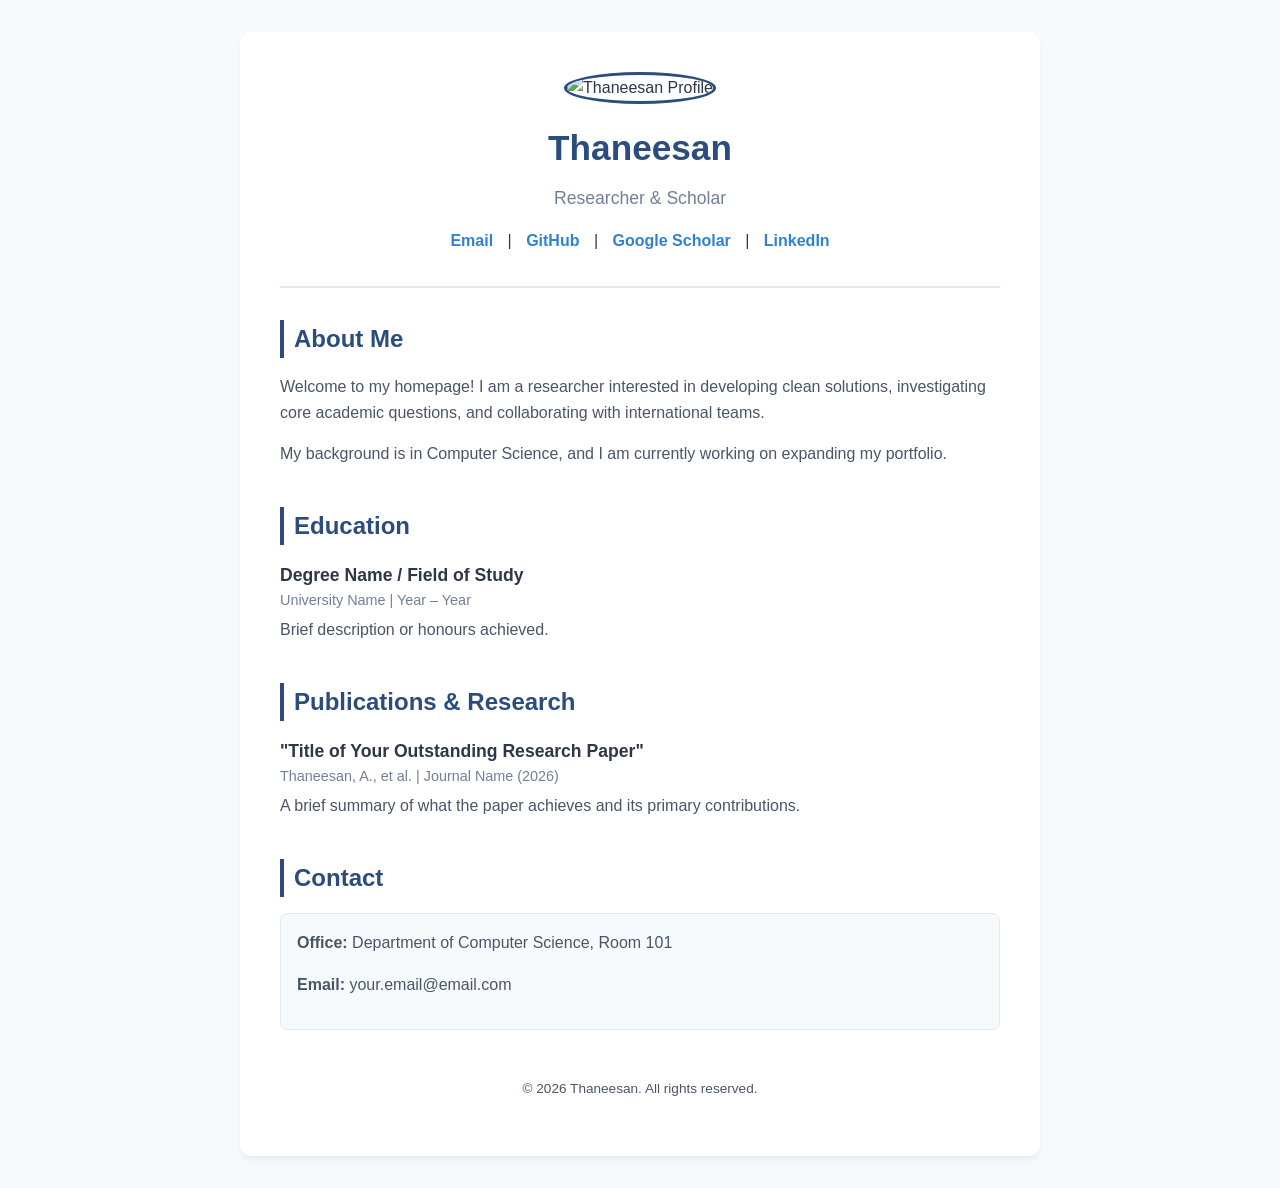
==== index.html @ 0d43470d "Add files via upload" ====
<!DOCTYPE html>
<html lang="en">
<head>
    <meta charset="UTF-8">
    <meta name="viewport" content="width=device-width, initial-scale=1.0">
    <title>Thaneesan | Academic Portfolio</title>
    <style>
        /* Modern Colour Palette and Layout */
        :root {
            --primary-color: #2b4c7e;    /* Deep Academic Blue */
            --text-color: #2d3748;       /* Dark Charcoal for high readability */
            --bg-color: #f7fafc;         /* Soft light background */
            --card-bg: #ffffff;          /* White central card */
            --border-color: #e2e8f0;     /* Light grey borders */
            --accent-color: #3182ce;     /* Blue accent for links */
        }

        * {
            box-sizing: border-box;
            margin: 0;
            padding: 0;
        }

        body {
            font-family: -apple-system, BlinkMacSystemFont, "Segoe UI", Roboto, sans-serif;
            color: var(--text-color);
            background-color: var(--bg-color);
            line-height: 1.6;
            padding: 2rem 1rem;
        }

        .container {
            max-width: 800px;
            margin: 0 auto;
            background: var(--card-bg);
            padding: 2.5rem;
            border-radius: 12px;
            box-shadow: 0 4px 6px rgba(0, 0, 0, 0.05);
        }

        /* Profile Header */
        header {
            text-align: center;
            border-bottom: 2px solid var(--border-color);
            padding-bottom: 2rem;
            margin-bottom: 2rem;
        }

        .profile-img {
            width: 150px;
            height: 150px;
            border-radius: 50%;
            object-fit: cover;
            border: 3px solid var(--primary-color);
            margin-bottom: 1rem;
        }

        h1 {
            color: var(--primary-color);
            font-size: 2.2rem;
            margin-bottom: 0.5rem;
        }

        .subtitle {
            font-size: 1.1rem;
            color: #718096;
            margin-bottom: 1rem;
            font-weight: 500;
        }

        .social-links a {
            color: var(--accent-color);
            text-decoration: none;
            margin: 0 10px;
            font-weight: 600;
        }

        .social-links a:hover {
            text-decoration: underline;
        }

        /* Section Styling */
        section {
            margin-bottom: 2.5rem;
        }

        h2 {
            color: var(--primary-color);
            border-left: 4px solid var(--primary-color);
            padding-left: 10px;
            font-size: 1.5rem;
            margin-bottom: 1rem;
        }

        p {
            margin-bottom: 1rem;
            color: #4a5568;
        }

        /* Academic Lists */
        .item-list {
            list-style: none;
        }

        .item {
            margin-bottom: 1.5rem;
            padding-bottom: 1rem;
            border-bottom: 1px dashed var(--border-color);
        }

        .item:last-child {
            border-bottom: none;
            padding-bottom: 0;
            margin-bottom: 0;
        }

        .item-title {
            font-weight: bold;
            font-size: 1.1rem;
            color: #2d3748;
        }

        .item-meta {
            font-size: 0.9rem;
            color: #718096;
            margin-bottom: 0.3rem;
        }

        /* Contact Box */
        .contact-info {
            background-color: var(--bg-color);
            padding: 1rem;
            border-radius: 8px;
            border: 1px solid var(--border-color);
        }

        footer {
            text-align: center;
            margin-top: 3rem;
            font-size: 0.85rem;
            color: #a0aec0;
        }
    </style>
</head>
<body>

    <div class="container">
        
        <!-- HEADER SECTION -->
        <header>
            <!-- You can upload a photo named profile.jpg to your GitHub and replace the URL below -->
            <img class="profile-img" src="https://via.placeholder.com/150" alt="Thaneesan Profile">
            
            <!-- 1. EDIT YOUR NAME -->
            <h1>Thaneesan</h1>
            
            <!-- 2. EDIT YOUR SUBTITLE -->
            <div class="subtitle">Researcher & Scholar</div>
            
            <!-- 3. UPDATE YOUR SOCIAL LINKS -->
            <div class="social-links">
                <a href="mailto:your.email@email.com">Email</a> | 
                <a href="https://github.com/thaneesan11" target="_blank">GitHub</a> | 
                <a href="https://scholar.google.com" target="_blank">Google Scholar</a> | 
                <a href="https://linkedin.com" target="_blank">LinkedIn</a>
            </div>
        </header>

        <!-- ABOUT ME SECTION -->
        <section id="about">
            <h2>About Me</h2>
            <!-- 4. EDIT YOUR BIOGRAPHY HERE -->
            <p>
                Welcome to my homepage! I am a researcher interested in developing clean solutions, 
                investigating core academic questions, and collaborating with international teams.
            </p>
            <p>
                My background is in Computer Science, and I am currently working on expanding my portfolio.
            </p>
        </section>

        <!-- EDUCATION SECTION -->
        <section id="education">
            <h2>Education</h2>
            <ul class="item-list">
                <!-- 5. EDIT YOUR EDUCATION DETAILS -->
                <li class="item">
                    <div class="item-title">Degree Name / Field of Study</div>
                    <div class="item-meta">University Name | Year – Year</div>
                    <p>Brief description or honours achieved.</p>
                </li>
            </ul>
        </section>

        <!-- PUBLICATIONS SECTION -->
        <section id="publications">
            <h2>Publications & Research</h2>
            <ul class="item-list">
                <!-- 6. EDIT YOUR PUBLICATIONS -->
                <li class="item">
                    <div class="item-title">"Title of Your Outstanding Research Paper"</div>
                    <div class="item-meta">Thaneesan, A., et al. | Journal Name (2026)</div>
                    <p>A brief summary of what the paper achieves and its primary contributions.</p>
                </li>
            </ul>
        </section>

        <!-- CONTACT SECTION -->
        <section id="contact">
            <h2>Contact</h2>
            <div class="contact-info">
                <p><strong>Office:</strong> Department of Computer Science, Room 101</p>
                <p><strong>Email:</strong> your.email@email.com</p>
            </div>
        </section>

        <!-- FOOTER -->
        <footer>
            <p>&copy; 2026 Thaneesan. All rights reserved.</p>
        </footer>

    </div>

</body>
</html>
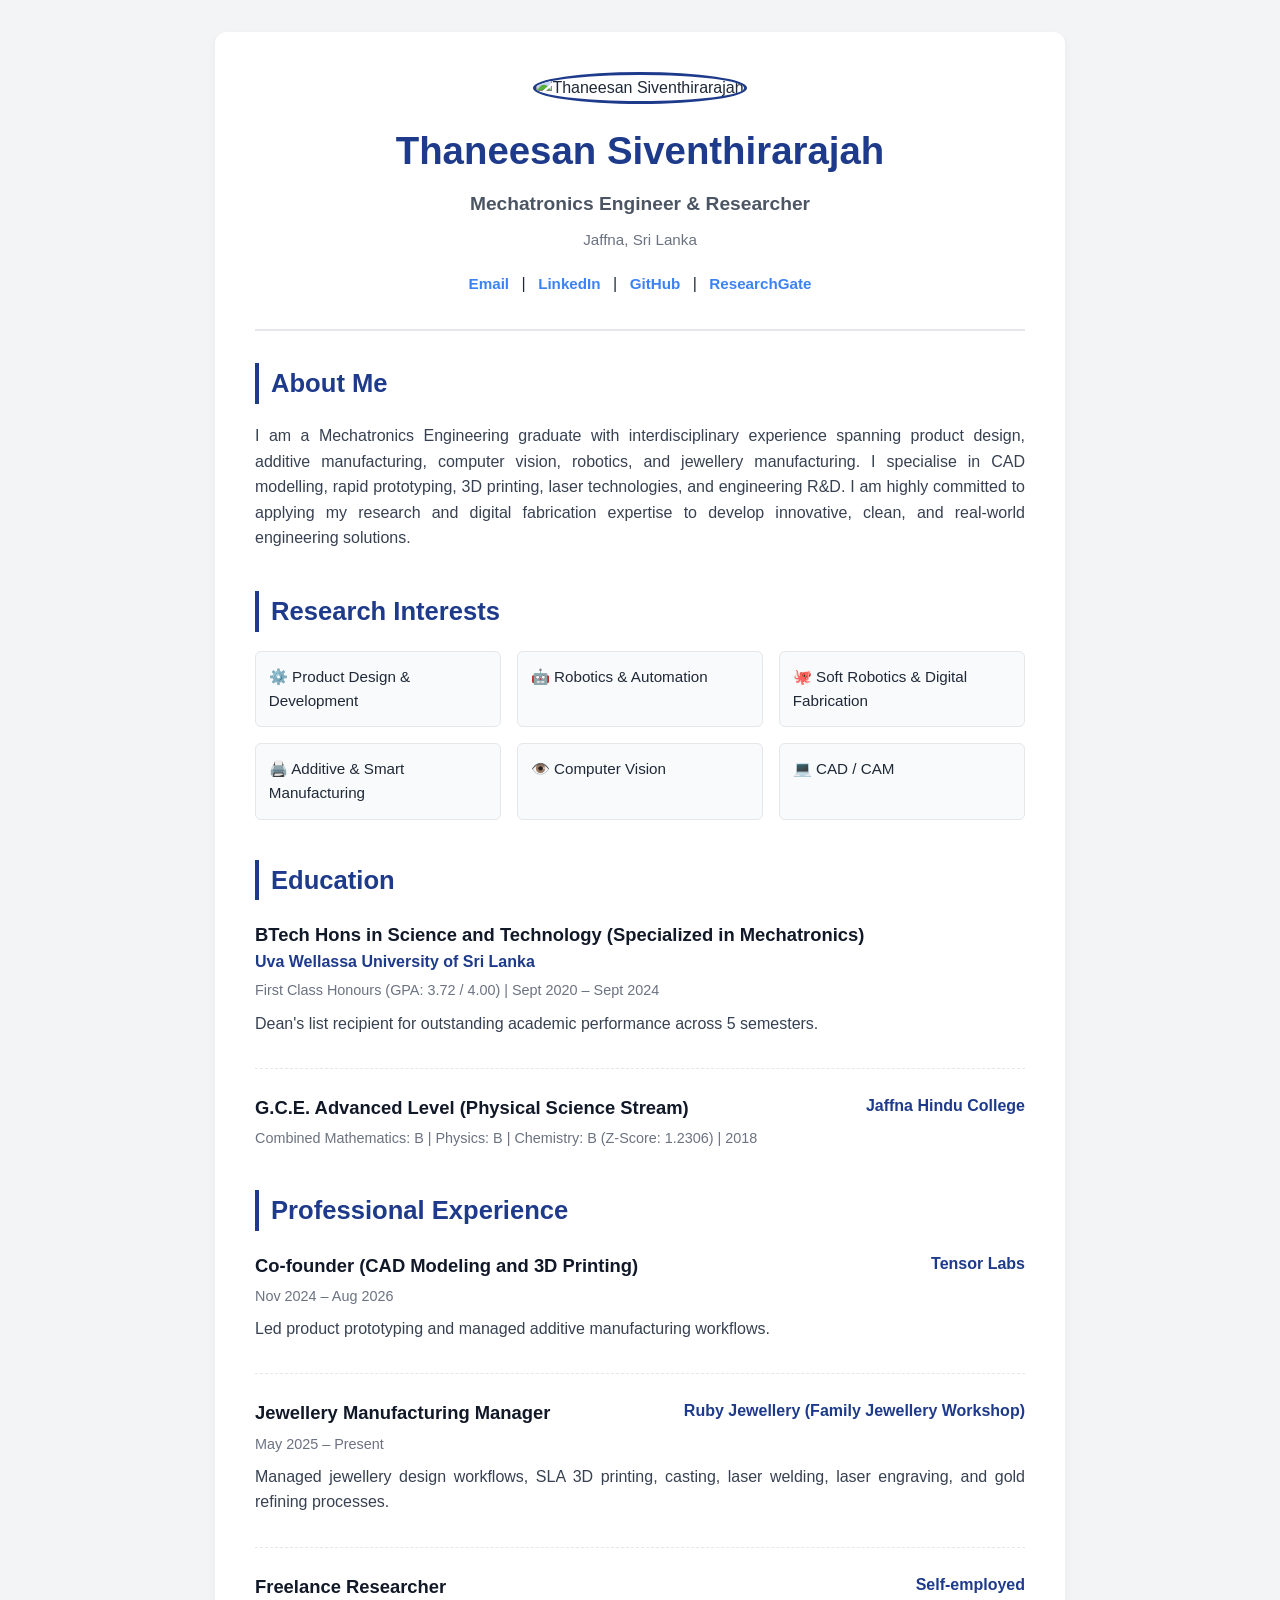
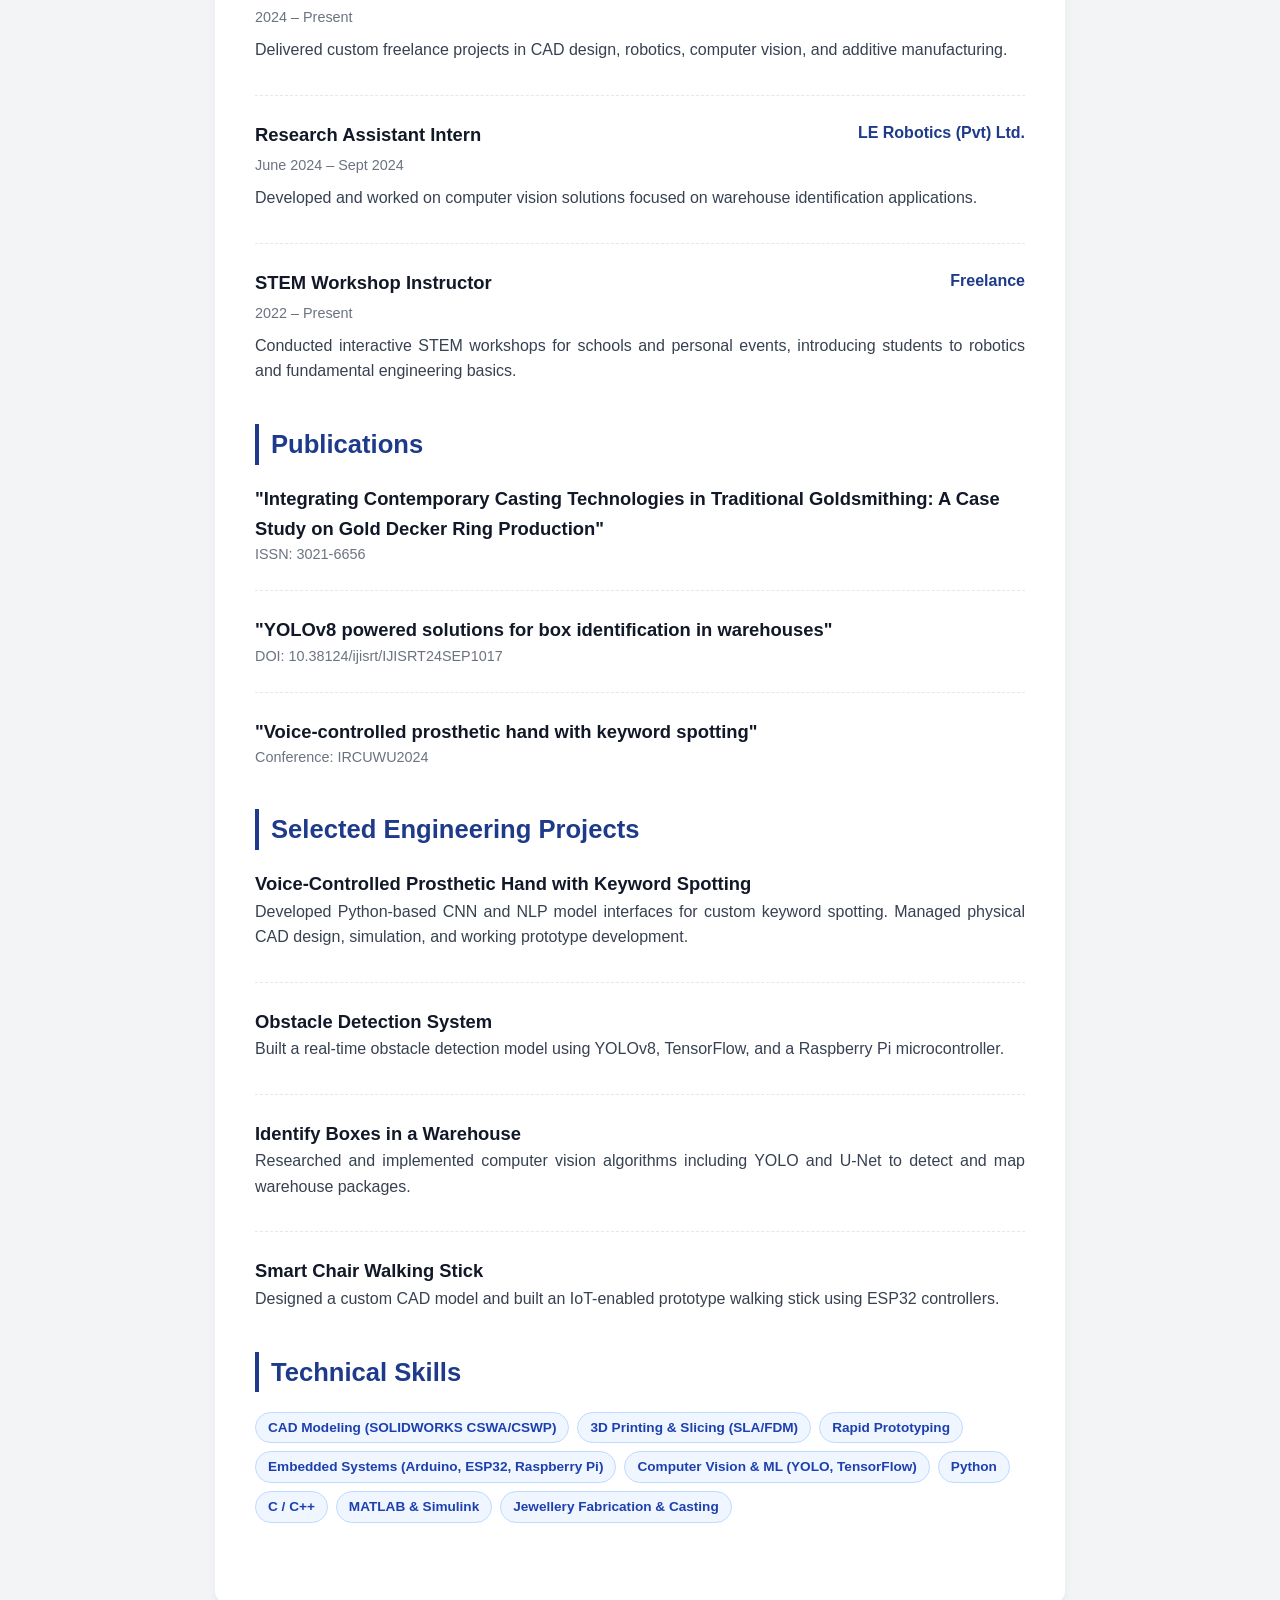
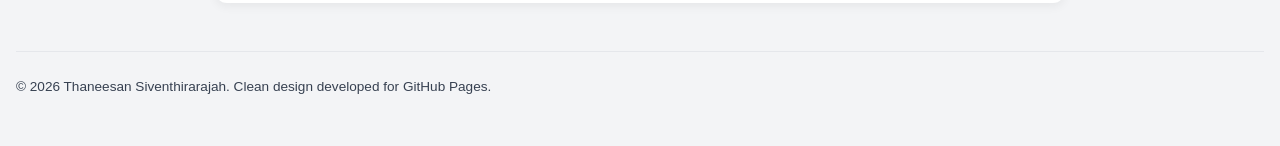
==== commit cfbce392: "Add files via upload" ====
--- a/index.html
+++ b/index.html
@@ -3,16 +3,16 @@
 <head>
     <meta charset="UTF-8">
     <meta name="viewport" content="width=device-width, initial-scale=1.0">
-    <title>Thaneesan | Academic Portfolio</title>
+    <title>Thaneesan Siventhirarajah | Mechatronics Portfolio</title>
     <style>
         /* Modern Colour Palette and Layout */
         :root {
-            --primary-color: #2b4c7e;    /* Deep Academic Blue */
-            --text-color: #2d3748;       /* Dark Charcoal for high readability */
-            --bg-color: #f7fafc;         /* Soft light background */
+            --primary-color: #1e3a8a;    /* Deep Academic Blue */
+            --secondary-color: #3b82f6;  /* Accent Blue */
+            --text-color: #1f2937;       /* Dark Charcoal for high readability */
+            --bg-color: #f3f4f6;         /* Soft light background */
             --card-bg: #ffffff;          /* White central card */
-            --border-color: #e2e8f0;     /* Light grey borders */
-            --accent-color: #3182ce;     /* Blue accent for links */
+            --border-color: #e5e7eb;     /* Light grey borders */
         }
 
         * {
@@ -22,7 +22,7 @@
         }
 
         body {
-            font-family: -apple-system, BlinkMacSystemFont, "Segoe UI", Roboto, sans-serif;
+            font-family: -apple-system, BlinkMacSystemFont, "Segoe UI", Roboto, Helvetica, Arial, sans-serif;
             color: var(--text-color);
             background-color: var(--bg-color);
             line-height: 1.6;
@@ -30,12 +30,12 @@
         }
 
         .container {
-            max-width: 800px;
+            max-width: 850px;
             margin: 0 auto;
             background: var(--card-bg);
             padding: 2.5rem;
             border-radius: 12px;
-            box-shadow: 0 4px 6px rgba(0, 0, 0, 0.05);
+            box-shadow: 0 4px 10px rgba(0, 0, 0, 0.05);
         }
 
         /* Profile Header */
@@ -47,8 +47,8 @@
         }
 
         .profile-img {
-            width: 150px;
-            height: 150px;
+            width: 140px;
+            height: 140px;
             border-radius: 50%;
             object-fit: cover;
             border: 3px solid var(--primary-color);
@@ -57,22 +57,29 @@
 
         h1 {
             color: var(--primary-color);
-            font-size: 2.2rem;
+            font-size: 2.4rem;
             margin-bottom: 0.5rem;
         }
 
         .subtitle {
-            font-size: 1.1rem;
-            color: #718096;
-            margin-bottom: 1rem;
-            font-weight: 500;
+            font-size: 1.2rem;
+            color: #4b5563;
+            margin-bottom: 0.5rem;
+            font-weight: 600;
+        }
+
+        .location {
+            font-size: 0.95rem;
+            color: #6b7280;
+            margin-bottom: 1.2rem;
         }
 
         .social-links a {
-            color: var(--accent-color);
+            color: var(--secondary-color);
             text-decoration: none;
-            margin: 0 10px;
+            margin: 0 8px;
             font-weight: 600;
+            font-size: 0.95rem;
         }
 
         .social-links a:hover {
@@ -87,17 +94,35 @@
         h2 {
             color: var(--primary-color);
             border-left: 4px solid var(--primary-color);
-            padding-left: 10px;
-            font-size: 1.5rem;
-            margin-bottom: 1rem;
+            padding-left: 12px;
+            font-size: 1.6rem;
+            margin-bottom: 1.2rem;
         }
 
         p {
             margin-bottom: 1rem;
-            color: #4a5568;
-        }
-
-        /* Academic Lists */
+            color: #374151;
+            text-align: justify;
+        }
+
+        /* Grid for Research Interests & Skills */
+        .grid-container {
+            display: grid;
+            grid-template-columns: repeat(auto-fit, minmax(200px, 1fr));
+            gap: 1rem;
+            margin-top: 1rem;
+        }
+
+        .grid-item {
+            background-color: #f9fafb;
+            padding: 0.8rem;
+            border-radius: 6px;
+            border: 1px solid var(--border-color);
+            font-size: 0.95rem;
+            font-weight: 500;
+        }
+
+        /* Lists for Experience & Education */
         .item-list {
             list-style: none;
         }
@@ -114,31 +139,56 @@
             margin-bottom: 0;
         }
 
+        .item-header {
+            display: flex;
+            justify-content: space-between;
+            align-items: flex-start;
+            flex-wrap: wrap;
+            margin-bottom: 0.3rem;
+        }
+
         .item-title {
-            font-weight: bold;
-            font-size: 1.1rem;
-            color: #2d3748;
+            font-weight: 700;
+            font-size: 1.15rem;
+            color: #111827;
+        }
+
+        .item-org {
+            font-weight: 600;
+            color: var(--primary-color);
         }
 
         .item-meta {
             font-size: 0.9rem;
-            color: #718096;
-            margin-bottom: 0.3rem;
-        }
-
-        /* Contact Box */
-        .contact-info {
-            background-color: var(--bg-color);
-            padding: 1rem;
-            border-radius: 8px;
-            border: 1px solid var(--border-color);
+            color: #6b7280;
+            margin-bottom: 0.5rem;
+        }
+
+        /* Badges for Skills & Certifications */
+        .badge-container {
+            display: flex;
+            flex-wrap: wrap;
+            gap: 0.5rem;
+            margin-top: 0.5rem;
+        }
+
+        .badge {
+            background-color: #eff6ff;
+            color: #1e40af;
+            padding: 0.25rem 0.75rem;
+            border-radius: 9999px;
+            font-size: 0.85rem;
+            font-weight: 600;
+            border: 1px solid #bfdbfe;
         }
 
         footer {
             text-align: center;
             margin-top: 3rem;
             font-size: 0.85rem;
-            color: #a0aec0;
+            color: #9ca3af;
+            border-top: 1px solid var(--border-color);
+            padding-top: 1.5rem;
         }
     </style>
 </head>
@@ -148,78 +198,174 @@
         
         <!-- HEADER SECTION -->
         <header>
-            <!-- You can upload a photo named profile.jpg to your GitHub and replace the URL below -->
-            <img class="profile-img" src="https://via.placeholder.com/150" alt="Thaneesan Profile">
+            <!-- Default avatar placeholder. Replace this image file later -->
+            <img class="profile-img" src="https://via.placeholder.com/150" alt="Thaneesan Siventhirarajah">
+            <h1>Thaneesan Siventhirarajah</h1>
+            <div class="subtitle">Mechatronics Engineer & Researcher</div>
+            <div class="location">Jaffna, Sri Lanka</div>
             
-            <!-- 1. EDIT YOUR NAME -->
-            <h1>Thaneesan</h1>
-            
-            <!-- 2. EDIT YOUR SUBTITLE -->
-            <div class="subtitle">Researcher & Scholar</div>
-            
-            <!-- 3. UPDATE YOUR SOCIAL LINKS -->
             <div class="social-links">
-                <a href="mailto:your.email@email.com">Email</a> | 
+                <a href="mailto:thaneesan11@gmail.com">Email</a> | 
+                <a href="https://linkedin.com/in/thaneesan" target="_blank">LinkedIn</a> | 
                 <a href="https://github.com/thaneesan11" target="_blank">GitHub</a> | 
-                <a href="https://scholar.google.com" target="_blank">Google Scholar</a> | 
-                <a href="https://linkedin.com" target="_blank">LinkedIn</a>
+                <a href="https://www.researchgate.net" target="_blank">ResearchGate</a>
             </div>
         </header>
 
-        <!-- ABOUT ME SECTION -->
+        <!-- ABOUT ME -->
         <section id="about">
             <h2>About Me</h2>
-            <!-- 4. EDIT YOUR BIOGRAPHY HERE -->
             <p>
-                Welcome to my homepage! I am a researcher interested in developing clean solutions, 
-                investigating core academic questions, and collaborating with international teams.
+                I am a Mechatronics Engineering graduate with interdisciplinary experience spanning product design, additive manufacturing, computer vision, robotics, and jewellery manufacturing. I specialise in CAD modelling, rapid prototyping, 3D printing, laser technologies, and engineering R&D. I am highly committed to applying my research and digital fabrication expertise to develop innovative, clean, and real-world engineering solutions.
             </p>
-            <p>
-                My background is in Computer Science, and I am currently working on expanding my portfolio.
-            </p>
-        </section>
-
-        <!-- EDUCATION SECTION -->
+        </section>
+
+        <!-- RESEARCH INTERESTS -->
+        <section id="interests">
+            <h2>Research Interests</h2>
+            <div class="grid-container">
+                <div class="grid-item">⚙️ Product Design & Development</div>
+                <div class="grid-item">🤖 Robotics & Automation</div>
+                <div class="grid-item">🐙 Soft Robotics & Digital Fabrication</div>
+                <div class="grid-item">🖨️ Additive & Smart Manufacturing</div>
+                <div class="grid-item">👁️ Computer Vision</div>
+                <div class="grid-item">💻 CAD / CAM</div>
+            </div>
+        </section>
+
+        <!-- EDUCATION -->
         <section id="education">
             <h2>Education</h2>
             <ul class="item-list">
-                <!-- 5. EDIT YOUR EDUCATION DETAILS -->
-                <li class="item">
-                    <div class="item-title">Degree Name / Field of Study</div>
-                    <div class="item-meta">University Name | Year – Year</div>
-                    <p>Brief description or honours achieved.</p>
+                <li class="item">
+                    <div class="item-header">
+                        <div class="item-title">BTech Hons in Science and Technology (Specialized in Mechatronics)</div>
+                        <div class="item-org">Uva Wellassa University of Sri Lanka</div>
+                    </div>
+                    <div class="item-meta">First Class Honours (GPA: 3.72 / 4.00) | Sept 2020 – Sept 2024</div>
+                    <p>Dean's list recipient for outstanding academic performance across 5 semesters.</p>
+                </li>
+                <li class="item">
+                    <div class="item-header">
+                        <div class="item-title">G.C.E. Advanced Level (Physical Science Stream)</div>
+                        <div class="item-org">Jaffna Hindu College</div>
+                    </div>
+                    <div class="item-meta">Combined Mathematics: B | Physics: B | Chemistry: B (Z-Score: 1.2306) | 2018</div>
                 </li>
             </ul>
         </section>
 
-        <!-- PUBLICATIONS SECTION -->
+        <!-- WORK EXPERIENCE -->
+        <section id="experience">
+            <h2>Professional Experience</h2>
+            <ul class="item-list">
+                <li class="item">
+                    <div class="item-header">
+                        <div class="item-title">Co-founder (CAD Modeling and 3D Printing)</div>
+                        <div class="item-org">Tensor Labs</div>
+                    </div>
+                    <div class="item-meta">Nov 2024 – Aug 2026</div>
+                    <p>Led product prototyping and managed additive manufacturing workflows.</p>
+                </li>
+                <li class="item">
+                    <div class="item-header">
+                        <div class="item-title">Jewellery Manufacturing Manager</div>
+                        <div class="item-org">Ruby Jewellery (Family Jewellery Workshop)</div>
+                    </div>
+                    <div class="item-meta">May 2025 – Present</div>
+                    <p>Managed jewellery design workflows, SLA 3D printing, casting, laser welding, laser engraving, and gold refining processes.</p>
+                </li>
+                <li class="item">
+                    <div class="item-header">
+                        <div class="item-title">Freelance Researcher</div>
+                        <div class="item-org">Self-employed</div>
+                    </div>
+                    <div class="item-meta">2024 – Present</div>
+                    <p>Delivered custom freelance projects in CAD design, robotics, computer vision, and additive manufacturing.</p>
+                </li>
+                <li class="item">
+                    <div class="item-header">
+                        <div class="item-title">Research Assistant Intern</div>
+                        <div class="item-org">LE Robotics (Pvt) Ltd.</div>
+                    </div>
+                    <div class="item-meta">June 2024 – Sept 2024</div>
+                    <p>Developed and worked on computer vision solutions focused on warehouse identification applications.</p>
+                </li>
+                <li class="item">
+                    <div class="item-header">
+                        <div class="item-title">STEM Workshop Instructor</div>
+                        <div class="item-org">Freelance</div>
+                    </div>
+                    <div class="item-meta">2022 – Present</div>
+                    <p>Conducted interactive STEM workshops for schools and personal events, introducing students to robotics and fundamental engineering basics.</p>
+                </li>
+            </ul>
+        </section>
+
+        <!-- PUBLICATIONS -->
         <section id="publications">
-            <h2>Publications & Research</h2>
+            <h2>Publications</h2>
             <ul class="item-list">
-                <!-- 6. EDIT YOUR PUBLICATIONS -->
-                <li class="item">
-                    <div class="item-title">"Title of Your Outstanding Research Paper"</div>
-                    <div class="item-meta">Thaneesan, A., et al. | Journal Name (2026)</div>
-                    <p>A brief summary of what the paper achieves and its primary contributions.</p>
+                <li class="item">
+                    <div class="item-title">"Integrating Contemporary Casting Technologies in Traditional Goldsmithing: A Case Study on Gold Decker Ring Production"</div>
+                    <div class="item-meta">ISSN: 3021-6656</div>
+                </li>
+                <li class="item">
+                    <div class="item-title">"YOLOv8 powered solutions for box identification in warehouses"</div>
+                    <div class="item-meta">DOI: 10.38124/ijisrt/IJISRT24SEP1017</div>
+                </li>
+                <li class="item">
+                    <div class="item-title">"Voice-controlled prosthetic hand with keyword spotting"</div>
+                    <div class="item-meta">Conference: IRCUWU2024</div>
                 </li>
             </ul>
         </section>
 
-        <!-- CONTACT SECTION -->
-        <section id="contact">
-            <h2>Contact</h2>
-            <div class="contact-info">
-                <p><strong>Office:</strong> Department of Computer Science, Room 101</p>
-                <p><strong>Email:</strong> your.email@email.com</p>
+        <!-- PROJECTS -->
+        <section id="projects">
+            <h2>Selected Engineering Projects</h2>
+            <ul class="item-list">
+                <li class="item">
+                    <div class="item-title">Voice-Controlled Prosthetic Hand with Keyword Spotting</div>
+                    <p>Developed Python-based CNN and NLP model interfaces for custom keyword spotting. Managed physical CAD design, simulation, and working prototype development.</p>
+                </li>
+                <li class="item">
+                    <div class="item-title">Obstacle Detection System</div>
+                    <p>Built a real-time obstacle detection model using YOLOv8, TensorFlow, and a Raspberry Pi microcontroller.</p>
+                </li>
+                <li class="item">
+                    <div class="item-title">Identify Boxes in a Warehouse</div>
+                    <p>Researched and implemented computer vision algorithms including YOLO and U-Net to detect and map warehouse packages.</p>
+                </li>
+                <li class="item">
+                    <div class="item-title">Smart Chair Walking Stick</div>
+                    <p>Designed a custom CAD model and built an IoT-enabled prototype walking stick using ESP32 controllers.</p>
+                </li>
+            </ul>
+        </section>
+
+        <!-- TECHNICAL SKILLS -->
+        <section id="skills">
+            <h2>Technical Skills</h2>
+            <div class="badge-container">
+                <span class="badge">CAD Modeling (SOLIDWORKS CSWA/CSWP)</span>
+                <span class="badge">3D Printing & Slicing (SLA/FDM)</span>
+                <span class="badge">Rapid Prototyping</span>
+                <span class="badge">Embedded Systems (Arduino, ESP32, Raspberry Pi)</span>
+                <span class="badge">Computer Vision & ML (YOLO, TensorFlow)</span>
+                <span class="badge">Python</span>
+                <span class="badge">C / C++</span>
+                <span class="badge">MATLAB & Simulink</span>
+                <span class="badge">Jewellery Fabrication & Casting</span>
             </div>
         </section>
 
-        <!-- FOOTER -->
-        <footer>
-            <p>&copy; 2026 Thaneesan. All rights reserved.</p>
-        </footer>
-
     </div>
+
+    <!-- FOOTER -->
+    <footer>
+        <p>&copy; 2026 Thaneesan Siventhirarajah. Clean design developed for GitHub Pages.</p>
+    </footer>
 
 </body>
 </html>
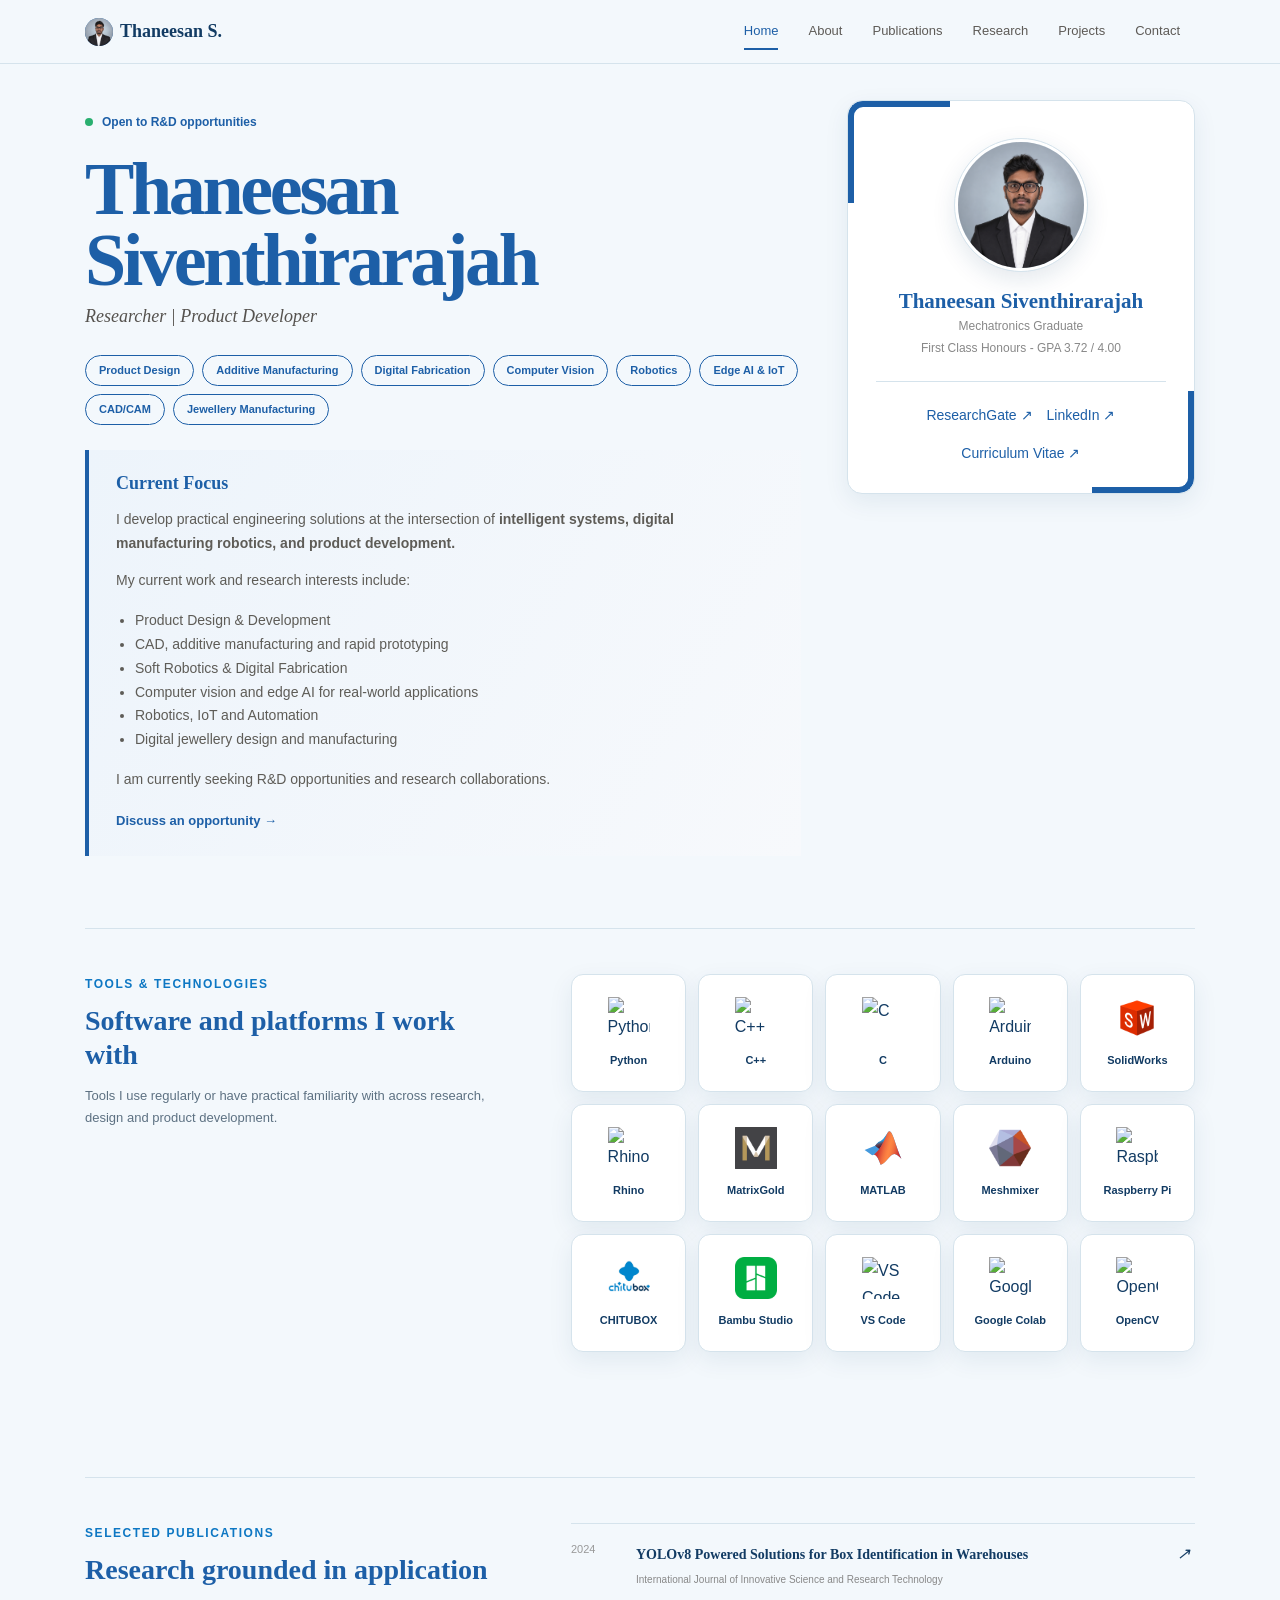
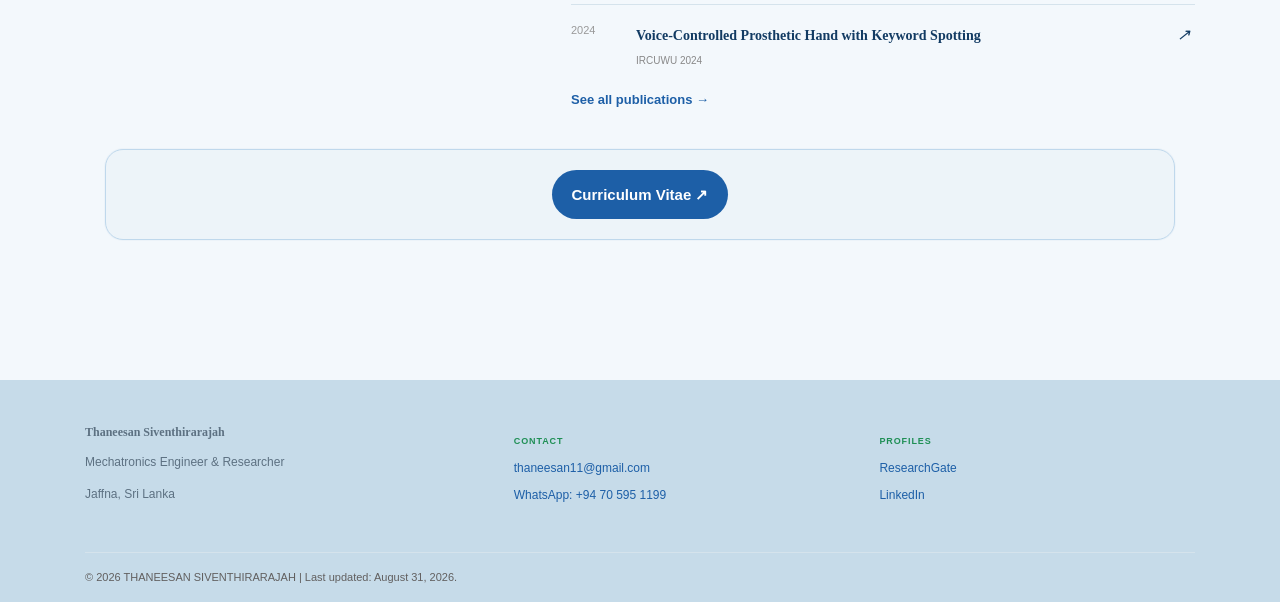
==== commit dbeb01bf: "Add files via upload" ====
--- a/index.html
+++ b/index.html
@@ -1,371 +1,425 @@
 <!DOCTYPE html>
 <html lang="en">
+
 <head>
-    <meta charset="UTF-8">
-    <meta name="viewport" content="width=device-width, initial-scale=1.0">
-    <title>Thaneesan Siventhirarajah | Mechatronics Portfolio</title>
-    <style>
-        /* Modern Colour Palette and Layout */
-        :root {
-            --primary-color: #1e3a8a;    /* Deep Academic Blue */
-            --secondary-color: #3b82f6;  /* Accent Blue */
-            --text-color: #1f2937;       /* Dark Charcoal for high readability */
-            --bg-color: #f3f4f6;         /* Soft light background */
-            --card-bg: #ffffff;          /* White central card */
-            --border-color: #e5e7eb;     /* Light grey borders */
-        }
-
-        * {
-            box-sizing: border-box;
-            margin: 0;
-            padding: 0;
-        }
-
-        body {
-            font-family: -apple-system, BlinkMacSystemFont, "Segoe UI", Roboto, Helvetica, Arial, sans-serif;
-            color: var(--text-color);
-            background-color: var(--bg-color);
-            line-height: 1.6;
-            padding: 2rem 1rem;
-        }
-
-        .container {
-            max-width: 850px;
-            margin: 0 auto;
-            background: var(--card-bg);
-            padding: 2.5rem;
-            border-radius: 12px;
-            box-shadow: 0 4px 10px rgba(0, 0, 0, 0.05);
-        }
-
-        /* Profile Header */
-        header {
-            text-align: center;
-            border-bottom: 2px solid var(--border-color);
-            padding-bottom: 2rem;
-            margin-bottom: 2rem;
-        }
-
-        .profile-img {
-            width: 140px;
-            height: 140px;
-            border-radius: 50%;
-            object-fit: cover;
-            border: 3px solid var(--primary-color);
-            margin-bottom: 1rem;
-        }
-
-        h1 {
-            color: var(--primary-color);
-            font-size: 2.4rem;
-            margin-bottom: 0.5rem;
-        }
-
-        .subtitle {
-            font-size: 1.2rem;
-            color: #4b5563;
-            margin-bottom: 0.5rem;
-            font-weight: 600;
-        }
-
-        .location {
-            font-size: 0.95rem;
-            color: #6b7280;
-            margin-bottom: 1.2rem;
-        }
-
-        .social-links a {
-            color: var(--secondary-color);
-            text-decoration: none;
-            margin: 0 8px;
-            font-weight: 600;
-            font-size: 0.95rem;
-        }
-
-        .social-links a:hover {
-            text-decoration: underline;
-        }
-
-        /* Section Styling */
-        section {
-            margin-bottom: 2.5rem;
-        }
-
-        h2 {
-            color: var(--primary-color);
-            border-left: 4px solid var(--primary-color);
-            padding-left: 12px;
-            font-size: 1.6rem;
-            margin-bottom: 1.2rem;
-        }
-
-        p {
-            margin-bottom: 1rem;
-            color: #374151;
-            text-align: justify;
-        }
-
-        /* Grid for Research Interests & Skills */
-        .grid-container {
-            display: grid;
-            grid-template-columns: repeat(auto-fit, minmax(200px, 1fr));
-            gap: 1rem;
-            margin-top: 1rem;
-        }
-
-        .grid-item {
-            background-color: #f9fafb;
-            padding: 0.8rem;
-            border-radius: 6px;
-            border: 1px solid var(--border-color);
-            font-size: 0.95rem;
-            font-weight: 500;
-        }
-
-        /* Lists for Experience & Education */
-        .item-list {
-            list-style: none;
-        }
-
-        .item {
-            margin-bottom: 1.5rem;
-            padding-bottom: 1rem;
-            border-bottom: 1px dashed var(--border-color);
-        }
-
-        .item:last-child {
-            border-bottom: none;
-            padding-bottom: 0;
-            margin-bottom: 0;
-        }
-
-        .item-header {
-            display: flex;
-            justify-content: space-between;
-            align-items: flex-start;
-            flex-wrap: wrap;
-            margin-bottom: 0.3rem;
-        }
-
-        .item-title {
-            font-weight: 700;
-            font-size: 1.15rem;
-            color: #111827;
-        }
-
-        .item-org {
-            font-weight: 600;
-            color: var(--primary-color);
-        }
-
-        .item-meta {
-            font-size: 0.9rem;
-            color: #6b7280;
-            margin-bottom: 0.5rem;
-        }
-
-        /* Badges for Skills & Certifications */
-        .badge-container {
-            display: flex;
-            flex-wrap: wrap;
-            gap: 0.5rem;
-            margin-top: 0.5rem;
-        }
-
-        .badge {
-            background-color: #eff6ff;
-            color: #1e40af;
-            padding: 0.25rem 0.75rem;
-            border-radius: 9999px;
-            font-size: 0.85rem;
-            font-weight: 600;
-            border: 1px solid #bfdbfe;
-        }
-
-        footer {
-            text-align: center;
-            margin-top: 3rem;
-            font-size: 0.85rem;
-            color: #9ca3af;
-            border-top: 1px solid var(--border-color);
-            padding-top: 1.5rem;
-        }
-    </style>
+    <meta charset="utf-8" />
+    <meta content="width=device-width,initial-scale=1" name="viewport" />
+    <meta content="Thaneesan Siventhirarajah — Mechatronics Engineer, Researcher and Product Developer"
+        name="description" />
+    <title>
+        Home | Thaneesan Siventhirarajah
+    </title>
+    <link href="assets/style.css" rel="stylesheet" />
 </head>
+
 <body>
-
-    <div class="container">
-        
-        <!-- HEADER SECTION -->
-        <header>
-            <!-- Default avatar placeholder. Replace this image file later -->
-            <img class="profile-img" src="https://via.placeholder.com/150" alt="Thaneesan Siventhirarajah">
-            <h1>Thaneesan Siventhirarajah</h1>
-            <div class="subtitle">Mechatronics Engineer & Researcher</div>
-            <div class="location">Jaffna, Sri Lanka</div>
-            
-            <div class="social-links">
-                <a href="mailto:thaneesan11@gmail.com">Email</a> | 
-                <a href="https://linkedin.com/in/thaneesan" target="_blank">LinkedIn</a> | 
-                <a href="https://github.com/thaneesan11" target="_blank">GitHub</a> | 
-                <a href="https://www.researchgate.net" target="_blank">ResearchGate</a>
-            </div>
-        </header>
-
-        <!-- ABOUT ME -->
-        <section id="about">
-            <h2>About Me</h2>
-            <p>
-                I am a Mechatronics Engineering graduate with interdisciplinary experience spanning product design, additive manufacturing, computer vision, robotics, and jewellery manufacturing. I specialise in CAD modelling, rapid prototyping, 3D printing, laser technologies, and engineering R&D. I am highly committed to applying my research and digital fabrication expertise to develop innovative, clean, and real-world engineering solutions.
-            </p>
+    <header class="site-header">
+        <div class="site-width header-inner">
+            <a class="brand" href="index.html">
+                <span class="brand-mark">
+                    <img alt="" src="assets/profile-photo.png" />
+                </span>
+                Thaneesan S.
+            </a>
+            <nav aria-label="Main navigation">
+                <a aria-current="page" class="active" href="index.html">
+                    Home
+                </a>
+                <a class="" href="about.html">
+                    About
+                </a>
+                <a class="" href="publications.html">
+                    Publications
+                </a>
+                <a class="" href="research.html">
+                    Research
+                </a>
+                <a class="" href="projects.html">
+                    Projects
+                </a>
+                <a class="" href="contact.html">
+                    Contact
+                </a>
+            </nav>
+        </div>
+    </header>
+    <main class="site-width home-main">
+        <section class="home-grid">
+            <div class="home-primary">
+                <p class="availability">
+                    <i>
+                    </i>
+                    Open to R&amp;D opportunities
+                </p>
+                <h1>
+                    Thaneesan
+                    <br />
+                    Siventhirarajah
+                </h1>
+                <p class="role">
+                    Researcher | Product Developer
+                </p>
+                <div class="topic-list">
+                    <span>
+                        Product Design
+                    </span>
+                    <span>
+                        Additive Manufacturing
+                    </span>
+                    <span>
+                        Digital Fabrication
+                    </span>
+                    <span>
+                        Computer Vision
+                    </span>
+                    <span>
+                        Robotics
+                    </span>
+                    <span>
+                        Edge AI &amp; IoT
+                    </span>
+                    <span>
+                        CAD/CAM
+                    </span>
+                    <span>
+                        Jewellery Manufacturing
+                    </span>
+                </div>
+                <article class="highlight-box">
+                    <h2>
+                        Current Focus
+                    </h2>
+                    <p>
+                        I develop practical engineering solutions at the intersection of
+                        <strong>
+                            intelligent systems, digital manufacturing robotics, and product development.
+                        </strong>
+                    </p>
+
+                    <p>
+                        My current work and research interests include:
+                    </p>
+                    <ul>
+                        <li>
+                            Product Design & Development
+                        </li>
+
+                        <li>
+                            CAD, additive manufacturing and rapid prototyping
+                        </li>
+                        <li>
+                            Soft Robotics & Digital Fabrication
+                        </li>
+                        <li>
+                            Computer vision and edge AI for real-world applications
+                        </li>
+
+                        <li>
+                            Robotics, IoT and Automation
+                        </li>
+                        <li>
+                            Digital jewellery design and manufacturing
+                        </li>
+                    </ul>
+                    <p>
+                        I am currently seeking R&amp;D opportunities and research
+                        collaborations.
+                    </p>
+                    <a href="contact.html">
+                        Discuss an opportunity →
+                    </a>
+                </article>
+            </div>
+            <aside>
+                <div class="profile-card">
+                    <div class="portrait">
+                        <img alt="Thaneesan Siventhirarajah" fetchpriority="high" src="assets/profile-photo.png" />
+                    </div>
+                    <h2>
+                        Thaneesan Siventhirarajah
+                    </h2>
+                    <p>
+                        Mechatronics Graduate
+                    </p>
+                    <p>
+                        First Class Honours - GPA 3.72 / 4.00
+                    </p>
+                    <hr />
+                    <div class="profile-links">
+
+
+                        <a href="https://www.researchgate.net/profile/Thaneesan-Siventhirarajah?ev=hdr_xprf"
+                            rel="noopener noreferrer" target="_blank">
+                            ResearchGate ↗
+                        </a>
+                        <a href="https://www.linkedin.com/in/thaneesan/" rel="noopener noreferrer" target="_blank">
+                            LinkedIn ↗
+                        </a>
+
+                        <a href="assets/Documents/Thaneesan-CV.pdf" rel="noopener noreferrer" target="_blank">
+                            Curriculum Vitae ↗
+                        </a>
+                    </div>
+                </div>
+                <!-- <div class="news-card">
+                    <h2>
+                        Highlights
+                    </h2>
+                    <div>
+                        <time>
+                            2025
+                        </time>
+                        <p>
+                            Published research on contemporary casting technology in traditional goldsmithing.
+                        </p>
+                    </div>
+                    <div>
+                        <time>
+                            2024
+                        </time>
+                        <p>
+                            Completed B.Tech (Hons) Mechatronics with First Class Honours.
+                        </p>
+                    </div>
+                    <a href="about.html">
+                        View profile →
+                    </a>
+                </div> -->
+            </aside>
         </section>
-
-        <!-- RESEARCH INTERESTS -->
-        <section id="interests">
-            <h2>Research Interests</h2>
-            <div class="grid-container">
-                <div class="grid-item">⚙️ Product Design & Development</div>
-                <div class="grid-item">🤖 Robotics & Automation</div>
-                <div class="grid-item">🐙 Soft Robotics & Digital Fabrication</div>
-                <div class="grid-item">🖨️ Additive & Smart Manufacturing</div>
-                <div class="grid-item">👁️ Computer Vision</div>
-                <div class="grid-item">💻 CAD / CAM</div>
+        <section class="software-section">
+            <div>
+                <p class="section-label">
+                    Tools &amp; technologies
+                </p>
+                <h2>
+                    Software and platforms I work with
+                </h2>
+                <p>
+                    Tools I use regularly or have practical familiarity with across research, design and product
+                    development.
+                </p>
+            </div>
+            <div class="software-grid">
+                <div class="software-item">
+                    <img alt="Python" loading="lazy"
+                        src="https://cdn.jsdelivr.net/gh/devicons/devicon@latest/icons/python/python-original.svg" />
+                    <span>
+                        Python
+                    </span>
+                </div>
+                <div class="software-item">
+                    <img alt="C++" loading="lazy" src="https://img.icons8.com/color/48/c-plus-plus-logo.png" />
+                    <span>
+                        C++
+                    </span>
+
+                </div>
+                <div class="software-item">
+                    <img alt="C" loading="lazy" src="https://img.icons8.com/color/48/c-programming.png" />
+                    <span>
+                        C
+                    </span>
+
+
+                </div>
+                <div class="software-item">
+                    <img alt="Arduino" loading="lazy"
+                        src="https://cdn.jsdelivr.net/gh/devicons/devicon@latest/icons/arduino/arduino-original.svg" />
+                    <span>
+                        Arduino
+                    </span>
+                </div>
+                <div class="software-item">
+                    <img alt="SolidWorks" loading="lazy" src="assets/images/solidworks.png" />
+                    <span>
+                        SolidWorks
+                    </span>
+
+                </div>
+                <div class="software-item">
+                    <img alt="Rhino" loading="lazy" src="https://img.icons8.com/color/48/rhinoceros-6.png" />
+                    <span>
+                        Rhino
+                    </span>
+
+                </div>
+                <div class="software-item">
+                    <img alt="MatrixGold" loading="lazy" src="assets/images/MatrixGold.png" />
+                    <span>
+                        MatrixGold
+                    </span>
+
+                </div>
+                <div class="software-item">
+                    <img alt="MATLAB" loading="lazy" src="assets/images/matlab.svg" />
+                    <span>
+                        MATLAB
+                    </span>
+
+                </div>
+                <div class="software-item">
+                    <img alt="Meshmixer" loading="lazy" src="assets/images/Meshmixer.png" />
+                    <span>
+                        Meshmixer
+                    </span>
+                </div>
+                <div class="software-item">
+                    <img alt="Raspberry Pi" loading="lazy"
+                        src="https://cdn.jsdelivr.net/gh/devicons/devicon@latest/icons/raspberrypi/raspberrypi-original.svg" />
+                    <span>
+                        Raspberry Pi
+                    </span>
+
+                </div>
+                <div class="software-item">
+                    <img alt="CHITUBOX" loading="lazy" src="assets/images/chitubox.png" />
+                    <span>
+                        CHITUBOX
+                    </span>
+
+                </div>
+                <div class="software-item">
+                    <img alt="Bambu Studio" loading="lazy" src="assets/images/bambu-studio.png" />
+                    <span>
+                        Bambu Studio
+                    </span>
+
+                </div>
+                <div class="software-item">
+                    <img alt="VS Code" loading="lazy"
+                        src="https://cdn.jsdelivr.net/gh/devicons/devicon@latest/icons/vscode/vscode-original.svg" />
+                    <span>
+                        VS Code
+                    </span>
+
+
+
+
+                </div>
+                <div class="software-item">
+                    <img alt="Google Colab" loading="lazy"
+                        src="https://cdn.jsdelivr.net/gh/devicons/devicon@latest/icons/googlecolab/googlecolab-original.svg" />
+                    <span>
+                        Google Colab
+                    </span>
+
+                </div>
+                <div class="software-item">
+                    <img alt="OpenCV" loading="lazy"
+                        src="https://cdn.jsdelivr.net/gh/devicons/devicon@latest/icons/opencv/opencv-original.svg" />
+                    <span>
+                        OpenCV
+                    </span>
+                </div>
             </div>
         </section>
-
-        <!-- EDUCATION -->
-        <section id="education">
-            <h2>Education</h2>
-            <ul class="item-list">
-                <li class="item">
-                    <div class="item-header">
-                        <div class="item-title">BTech Hons in Science and Technology (Specialized in Mechatronics)</div>
-                        <div class="item-org">Uva Wellassa University of Sri Lanka</div>
-                    </div>
-                    <div class="item-meta">First Class Honours (GPA: 3.72 / 4.00) | Sept 2020 – Sept 2024</div>
-                    <p>Dean's list recipient for outstanding academic performance across 5 semesters.</p>
-                </li>
-                <li class="item">
-                    <div class="item-header">
-                        <div class="item-title">G.C.E. Advanced Level (Physical Science Stream)</div>
-                        <div class="item-org">Jaffna Hindu College</div>
-                    </div>
-                    <div class="item-meta">Combined Mathematics: B | Physics: B | Chemistry: B (Z-Score: 1.2306) | 2018</div>
-                </li>
-            </ul>
+        <section class="home-publications">
+            <div>
+                <p class="section-label">
+                    Selected publications
+                </p>
+                <h2>
+                    Research grounded in application
+                </h2>
+            </div>
+            <div>
+
+                <a href="https://www.ijisrt.com/assets/upload/files/IJISRT24SEP1017.pdf" rel="noopener noreferrer"
+                    target="_blank">
+                    <time>
+                        2024
+                    </time>
+                    <span>
+                        <b>
+                            YOLOv8 Powered Solutions for Box Identification in Warehouses
+                        </b>
+                        <small>
+                            International Journal of Innovative Science and Research Technology
+                        </small>
+                    </span>
+                    <i>
+                        ↗
+                    </i>
+                </a>
+                <a href="https://lnkd.in/p/grgrE7Ay" rel="noopener noreferrer" target="_blank">
+                    <time>
+                        2024
+                    </time>
+                    <span>
+                        <b>
+                            Voice-Controlled Prosthetic Hand with Keyword Spotting
+                        </b>
+                        <small>
+                            IRCUWU 2024
+                        </small>
+                    </span>
+                    <i>
+                        ↗
+                    </i>
+                </a>
+                <a class="text-link" href="publications.html">
+                    See all publications →
+                </a>
+            </div>
         </section>
-
-        <!-- WORK EXPERIENCE -->
-        <section id="experience">
-            <h2>Professional Experience</h2>
-            <ul class="item-list">
-                <li class="item">
-                    <div class="item-header">
-                        <div class="item-title">Co-founder (CAD Modeling and 3D Printing)</div>
-                        <div class="item-org">Tensor Labs</div>
-                    </div>
-                    <div class="item-meta">Nov 2024 – Aug 2026</div>
-                    <p>Led product prototyping and managed additive manufacturing workflows.</p>
-                </li>
-                <li class="item">
-                    <div class="item-header">
-                        <div class="item-title">Jewellery Manufacturing Manager</div>
-                        <div class="item-org">Ruby Jewellery (Family Jewellery Workshop)</div>
-                    </div>
-                    <div class="item-meta">May 2025 – Present</div>
-                    <p>Managed jewellery design workflows, SLA 3D printing, casting, laser welding, laser engraving, and gold refining processes.</p>
-                </li>
-                <li class="item">
-                    <div class="item-header">
-                        <div class="item-title">Freelance Researcher</div>
-                        <div class="item-org">Self-employed</div>
-                    </div>
-                    <div class="item-meta">2024 – Present</div>
-                    <p>Delivered custom freelance projects in CAD design, robotics, computer vision, and additive manufacturing.</p>
-                </li>
-                <li class="item">
-                    <div class="item-header">
-                        <div class="item-title">Research Assistant Intern</div>
-                        <div class="item-org">LE Robotics (Pvt) Ltd.</div>
-                    </div>
-                    <div class="item-meta">June 2024 – Sept 2024</div>
-                    <p>Developed and worked on computer vision solutions focused on warehouse identification applications.</p>
-                </li>
-                <li class="item">
-                    <div class="item-header">
-                        <div class="item-title">STEM Workshop Instructor</div>
-                        <div class="item-org">Freelance</div>
-                    </div>
-                    <div class="item-meta">2022 – Present</div>
-                    <p>Conducted interactive STEM workshops for schools and personal events, introducing students to robotics and fundamental engineering basics.</p>
-                </li>
-            </ul>
+        <section class="site-width cv-banner">
+            <a href="assets/Documents/Thaneesan-CV.pdf" rel="noopener noreferrer" target="_blank">
+                Curriculum Vitae ↗
+            </a>
         </section>
-
-        <!-- PUBLICATIONS -->
-        <section id="publications">
-            <h2>Publications</h2>
-            <ul class="item-list">
-                <li class="item">
-                    <div class="item-title">"Integrating Contemporary Casting Technologies in Traditional Goldsmithing: A Case Study on Gold Decker Ring Production"</div>
-                    <div class="item-meta">ISSN: 3021-6656</div>
-                </li>
-                <li class="item">
-                    <div class="item-title">"YOLOv8 powered solutions for box identification in warehouses"</div>
-                    <div class="item-meta">DOI: 10.38124/ijisrt/IJISRT24SEP1017</div>
-                </li>
-                <li class="item">
-                    <div class="item-title">"Voice-controlled prosthetic hand with keyword spotting"</div>
-                    <div class="item-meta">Conference: IRCUWU2024</div>
-                </li>
-            </ul>
-        </section>
-
-        <!-- PROJECTS -->
-        <section id="projects">
-            <h2>Selected Engineering Projects</h2>
-            <ul class="item-list">
-                <li class="item">
-                    <div class="item-title">Voice-Controlled Prosthetic Hand with Keyword Spotting</div>
-                    <p>Developed Python-based CNN and NLP model interfaces for custom keyword spotting. Managed physical CAD design, simulation, and working prototype development.</p>
-                </li>
-                <li class="item">
-                    <div class="item-title">Obstacle Detection System</div>
-                    <p>Built a real-time obstacle detection model using YOLOv8, TensorFlow, and a Raspberry Pi microcontroller.</p>
-                </li>
-                <li class="item">
-                    <div class="item-title">Identify Boxes in a Warehouse</div>
-                    <p>Researched and implemented computer vision algorithms including YOLO and U-Net to detect and map warehouse packages.</p>
-                </li>
-                <li class="item">
-                    <div class="item-title">Smart Chair Walking Stick</div>
-                    <p>Designed a custom CAD model and built an IoT-enabled prototype walking stick using ESP32 controllers.</p>
-                </li>
-            </ul>
-        </section>
-
-        <!-- TECHNICAL SKILLS -->
-        <section id="skills">
-            <h2>Technical Skills</h2>
-            <div class="badge-container">
-                <span class="badge">CAD Modeling (SOLIDWORKS CSWA/CSWP)</span>
-                <span class="badge">3D Printing & Slicing (SLA/FDM)</span>
-                <span class="badge">Rapid Prototyping</span>
-                <span class="badge">Embedded Systems (Arduino, ESP32, Raspberry Pi)</span>
-                <span class="badge">Computer Vision & ML (YOLO, TensorFlow)</span>
-                <span class="badge">Python</span>
-                <span class="badge">C / C++</span>
-                <span class="badge">MATLAB & Simulink</span>
-                <span class="badge">Jewellery Fabrication & Casting</span>
-            </div>
-        </section>
-
-    </div>
-
-    <!-- FOOTER -->
+    </main>
     <footer>
-        <p>&copy; 2026 Thaneesan Siventhirarajah. Clean design developed for GitHub Pages.</p>
+        <div class="site-width footer-grid">
+            <div>
+                <p class="footer-title">
+                    Thaneesan Siventhirarajah
+                </p>
+                <p>
+                    Mechatronics Engineer &amp; Researcher
+                </p>
+                <p>
+                    Jaffna, Sri Lanka
+                </p>
+            </div>
+            <div>
+                <p class="footer-label">
+                    Contact
+                </p>
+                <a href="thaneesan11@gmail.com">
+                    thaneesan11@gmail.com
+                </a>
+                <a href="https://wa.me/+94705951199" rel="noopener noreferrer" target="_blank">
+                    WhatsApp: +94 70 595 1199
+                </a>
+
+            </div>
+            <div>
+                <p class="footer-label">
+                    Profiles
+                </p>
+                <a href="https://www.researchgate.net/profile/Thaneesan-Siventhirarajah?ev=hdr_xprf"
+                    rel="noopener noreferrer" target="_blank">
+                    ResearchGate
+                </a>
+                <!--
+                <a href="https://example.com/github" rel="noopener noreferrer" target="_blank">
+                    GitHub
+                </a>
+                -->
+                <a href="https://linkedin.com/in/thaneesan" rel="noopener noreferrer" target="_blank">
+                    LinkedIn
+                </a>
+
+
+            </div>
+        </div>
+        <div class="site-width copyright">
+            © 2026 THANEESAN SIVENTHIRARAJAH | Last updated: August 31, 2026.
+        </div>
     </footer>
-
+    <script defer="" src="assets/site.js">
+    </script>
 </body>
+
 </html>
--- a/assets/style.css
+++ b/assets/style.css
@@ -0,0 +1,1249 @@
+:root {
+    --paper: #f3f8fc;
+    --card: #fff;
+    --ink: #123b63;
+    --muted: #5d7182;
+    --blue: #1d5fa7;
+    --green: #1f8f55;
+    --line: #d5e3ec;
+    --soft: #e7f0fa;
+    --shadow: 0 8px 24px rgba(18, 59, 99, .08)
+}
+
+* {
+    box-sizing: border-box
+}
+
+html {
+    scroll-behavior: smooth
+}
+
+body {
+    margin: 0;
+    background: var(--paper);
+    color: var(--ink);
+    font-family: Arial, Helvetica, sans-serif;
+    line-height: 1.7
+}
+
+a {
+    color: inherit;
+    text-decoration: none
+}
+
+.site-width {
+    width: min(1110px, calc(100% - 40px));
+    margin: auto
+}
+
+.site-header {
+    height: 64px;
+    background: rgba(243, 248, 252, .98);
+    border-bottom: 1px solid var(--line);
+    position: sticky;
+    top: 0;
+    z-index: 20
+}
+
+.header-inner {
+    height: 100%;
+    display: flex;
+    align-items: center
+}
+
+
+.brand {
+    font: 700 18px Georgia, serif;
+    display: flex;
+    align-items: center;
+    gap: 7px;
+    white-space: nowrap
+}
+
+.brand-mark {
+    width: 28px;
+    height: 28px;
+    border-radius: 50%;
+    overflow: hidden;
+    background: var(--blue);
+    display: block
+}
+
+.brand-mark img {
+    width: 100%;
+    height: 100%;
+    object-fit: cover;
+    object-position: center 24%
+}
+
+.site-header nav {
+    display: flex;
+    margin-left: auto;
+    height: 100%
+}
+
+.site-header nav a {
+    position: relative;
+    display: flex;
+    align-items: center;
+    padding: 0 15px;
+    font-size: 13px;
+    color: #5e5b57
+}
+
+.site-header nav a:after {
+    content: "";
+    position: absolute;
+    height: 2px;
+    left: 15px;
+    right: 15px;
+    bottom: 13px;
+    background: var(--blue);
+    transform: scaleX(0);
+    transition: transform .15s ease
+}
+
+.site-header nav a:hover,
+.site-header nav a.active {
+    color: var(--blue)
+}
+
+.site-header nav a.active:after {
+    transform: scaleX(1)
+}
+
+.home-main {
+    padding: 36px 0 90px
+}
+
+.home-grid {
+    display: grid;
+    grid-template-columns: minmax(0, 1.85fr) minmax(280px, .9fr);
+    gap: 46px
+}
+
+.availability {
+    font-size: 12px;
+    font-weight: 700;
+    color: var(--blue);
+    display: flex;
+    align-items: center;
+    gap: 9px
+}
+
+.availability i {
+    width: 8px;
+    height: 8px;
+    background: #29af6f;
+    border-radius: 50%
+}
+
+.home-primary>h1 {
+    font: 700 clamp(48px, 6.2vw, 74px)/.96 Georgia, serif;
+    letter-spacing: -.045em;
+    margin: 22px 0 10px;
+    color: var(--blue)
+}
+
+.role {
+    margin: 0 0 28px;
+    font: italic 18px Georgia, serif;
+    color: #55524e
+}
+
+.topic-list {
+    display: flex;
+    flex-wrap: wrap;
+    gap: 8px;
+    margin-bottom: 25px
+}
+
+.topic-list span {
+    border: 1px solid var(--blue);
+    color: var(--blue);
+    padding: 5px 13px;
+    border-radius: 100px;
+    font-size: 11px;
+    font-weight: 700
+}
+
+.highlight-box {
+    border-left: 4px solid var(--blue);
+    background: linear-gradient(120deg, #edf4fb, #f7f9fc);
+    padding: 23px 27px;
+    margin-top: 20px
+}
+
+.highlight-box h2 {
+    font: 700 18px Georgia, serif;
+    margin: 0 0 10px;
+    color: var(--blue)
+}
+
+.highlight-box p,
+.highlight-box li {
+    font-size: 14px;
+    color: #5e5c57
+}
+
+.highlight-box ul {
+    padding-left: 19px
+}
+
+.highlight-box>a,
+.text-link {
+    color: var(--blue);
+    font-size: 13px;
+    font-weight: 700
+}
+
+.profile-card,
+.news-card,
+.simple-card {
+    background: var(--card);
+    border: 1px solid var(--line);
+    border-radius: 15px;
+    box-shadow: var(--shadow)
+}
+
+.profile-card {
+    position: relative;
+    padding: 38px 28px 28px;
+    text-align: center;
+    overflow: hidden
+}
+
+.profile-card:before,
+.profile-card:after {
+    content: "";
+    position: absolute;
+    width: 96px;
+    height: 96px;
+    background: transparent;
+    pointer-events: none;
+    z-index: 3
+}
+
+.profile-card:before {
+    left: 0;
+    top: 0;
+    border-left: 6px solid var(--blue);
+    border-top: 6px solid var(--blue);
+    border-radius: 15px 0 0
+}
+
+.profile-card:after {
+    right: 0;
+    bottom: 0;
+    border-right: 6px solid var(--blue);
+    border-bottom: 6px solid var(--blue);
+    border-radius: 0 0 15px
+}
+
+.portrait {
+    width: 132px;
+    height: 132px;
+    margin: 0 auto 18px;
+    border: 3px solid #fff;
+    outline: 1px solid var(--line);
+    border-radius: 50%;
+    overflow: hidden;
+    background: #dbe7f1;
+    box-shadow: 0 8px 24px rgba(18, 59, 99, .12)
+}
+
+.portrait img {
+    width: 100%;
+    height: 100%;
+    object-fit: cover;
+    object-position: center 24%
+}
+
+.profile-card h2 {
+    margin: 0;
+    font: 700 21px Georgia, serif;
+    color: var(--blue)
+}
+
+.profile-card>p {
+    margin: 2px 0;
+    font-size: 12px;
+    color: #888
+}
+
+.profile-card hr {
+    border: 0;
+    border-top: 1px solid var(--line);
+    margin: 22px 0
+}
+
+.profile-links {
+    display: flex;
+    justify-content: center;
+    gap: 14px;
+    flex-wrap: wrap
+}
+
+.profile-links a {
+    font-size: 14px;
+    color: var(--blue)
+}
+
+.news-card {
+    padding: 25px 28px;
+    margin-top: 22px
+}
+
+.news-card h2 {
+    font: 700 19px Georgia, serif;
+    margin: 0 0 18px;
+    color: var(--blue)
+}
+
+.news-card>div {
+    border-top: 1px solid var(--line);
+    padding: 12px 0
+}
+
+.news-card time {
+    font-size: 9px;
+    color: #999
+}
+
+.news-card p {
+    font-size: 12px;
+    line-height: 1.5;
+    margin: 4px 0
+}
+
+.news-card>a {
+    font-size: 12px;
+    color: var(--blue)
+}
+
+.software-section {
+    margin-top: 72px;
+    padding: 45px 0;
+    border-top: 1px solid var(--line);
+    display: grid;
+    grid-template-columns: .8fr 1.2fr;
+    gap: 70px
+}
+
+.section-label {
+    text-transform: uppercase;
+    color: rgb(13, 119, 195);
+    letter-spacing: .13em;
+    font-size: 12px;
+    font-weight: 800;
+    margin: 0 0 10px
+}
+
+.software-section h2,
+.home-publications h2,
+.section-title {
+    font: 700 28px/1.2 Georgia, serif;
+    color: var(--blue);
+    margin: 0
+}
+
+.software-section>div:first-child>p:last-child {
+    font-size: 13px;
+    color: var(--muted);
+    max-width: 420px
+}
+
+.software-grid {
+    display: grid;
+    grid-template-columns: repeat(5, 1fr);
+    gap: 12px
+}
+
+.software-item {
+    min-height: 118px;
+    background: var(--card);
+    border: 1px solid var(--line);
+    border-radius: 12px;
+    display: flex;
+    flex-direction: column;
+    align-items: center;
+    justify-content: center;
+    gap: 12px;
+    box-shadow: var(--shadow)
+}
+
+.software-item img {
+    width: 42px;
+    height: 42px;
+    object-fit: contain
+}
+
+.software-item span {
+    font-size: 11px;
+    font-weight: 700;
+    text-align: center
+}
+
+.home-publications {
+    margin-top: 80px;
+    padding-top: 45px;
+    border-top: 1px solid var(--line);
+    display: grid;
+    grid-template-columns: .8fr 1.2fr;
+    gap: 70px
+}
+
+.home-publications>div:last-child>a:not(.text-link) {
+    display: grid;
+    grid-template-columns: 50px 1fr 18px;
+    gap: 15px;
+    border-top: 1px solid var(--line);
+    padding: 16px 0
+}
+
+.home-publications time {
+    font-size: 11px;
+    color: #999
+}
+
+.home-publications b {
+    font: 700 14px/1.35 Georgia, serif
+}
+
+.home-publications small {
+    display: block;
+    color: #888;
+    font-size: 10px;
+    margin-top: 4px
+}
+
+.page-main {
+    padding: 60px 0 100px
+}
+
+.page-intro {
+    max-width: 820px;
+    margin-bottom: 62px
+}
+
+.page-intro h1 {
+    font: 700 clamp(38px, 5vw, 60px)/1.05 Georgia, serif;
+    color: var(--blue);
+    letter-spacing: -.035em;
+    margin: 8px 0 18px
+}
+
+.accent-line {
+    width: 78px;
+    height: 4px;
+    background: var(--blue);
+    margin: 20px 0
+}
+
+.intro-copy {
+    font-size: 16px;
+    color: var(--muted);
+    max-width: 750px
+}
+
+.content-section {
+    margin-top: 70px
+}
+
+.two-column {
+    display: grid;
+    grid-template-columns: .8fr 1.2fr;
+    gap: 70px
+}
+
+.focus-section {
+    padding-bottom: 68px;
+    border-bottom: 1px solid var(--line)
+}
+
+.focus-grid {
+    display: grid;
+    grid-template-columns: repeat(3, minmax(0, 1fr));
+    gap: 18px;
+    margin-top: 22px
+}
+
+.focus-grid article {
+    background: var(--card);
+    border: 1px solid var(--line);
+    border-radius: 14px;
+    padding: 25px 24px;
+    min-height: 220px
+}
+
+.focus-grid span {
+    font-size: 10px;
+    color: var(--blue);
+    font-weight: 800
+}
+
+.focus-grid h2 {
+    font: 700 20px/1.25 Georgia, serif;
+    color: var(--blue);
+    margin: 16px 0 12px
+}
+
+.focus-grid ul {
+    padding-left: 18px;
+    margin: 0
+}
+
+.focus-grid li {
+    font-size: 12px;
+    color: #666;
+    margin: 4px 0
+}
+
+.research-group {
+    border-bottom: 1px solid var(--line);
+    padding-bottom: 65px
+}
+
+.research-feature {
+    position: relative;
+    margin-top: 18px;
+    border: 0;
+    border-top: 4px solid var(--blue);
+    border-radius: 16px;
+    padding: 34px 38px 32px;
+    background: linear-gradient(135deg, #fff 0%, #fff 78%, #edf5fb 100%);
+    box-shadow: 0 10px 28px rgba(18, 59, 99, .09)
+}
+
+.research-feature:after {
+    content: "";
+    position: absolute;
+    right: 0;
+    bottom: 0;
+    width: 70px;
+    height: 4px;
+    background: #7ca5c8;
+    border-radius: 4px 0 16px
+}
+
+.research-number {
+    display: inline-grid;
+    place-items: center;
+    width: 34px;
+    height: 34px;
+    border-radius: 50%;
+    background: var(--soft);
+    color: var(--blue);
+    font-size: 10px;
+    font-weight: 800
+}
+
+.research-feature h2 {
+    font: 700 28px/1.25 Georgia, serif;
+    color: var(--blue);
+    margin: 14px 0 7px
+}
+
+.research-feature p {
+    font-size: 14px;
+    color: var(--muted);
+    max-width: 900px
+}
+
+.research-tools {
+    display: flex;
+    flex-wrap: wrap;
+    gap: 8px;
+    margin: 20px 0
+}
+
+.research-tools b {
+    font-size: 10px;
+    border: 1px solid var(--blue);
+    color: var(--blue);
+    border-radius: 100px;
+    padding: 5px 11px
+}
+
+.research-actions a {
+    font-size: 12px;
+    color: var(--blue);
+    font-weight: 700
+}
+
+.collaboration-card {
+    border-top-color: #658caf
+}
+
+.gallery-teaser {
+    width: 100%;
+    max-width: 650px;
+    margin-top: 22px;
+    padding: 10px;
+    border: 1px solid #b8d1e6;
+    background: #f7fbff;
+    border-radius: 12px;
+    display: grid;
+    grid-template-columns: auto 1fr auto;
+    align-items: center;
+    gap: 13px;
+    text-align: left;
+    cursor: pointer;
+    transition: border-color .15s ease, box-shadow .15s ease
+}
+
+.gallery-teaser:hover {
+    border-color: var(--blue);
+    box-shadow: 0 8px 22px rgba(29, 95, 167, .12)
+}
+
+.gallery-thumbs {
+    display: flex
+}
+
+.gallery-thumbs>span {
+    position: relative;
+    width: 52px;
+    height: 45px;
+    margin-left: -12px;
+    border: 2px solid white;
+    border-radius: 8px;
+    overflow: hidden;
+    background: #dbe8f3
+}
+
+.gallery-thumbs>span:first-child {
+    margin-left: 0
+}
+
+.gallery-thumbs img {
+    width: 100%;
+    height: 100%;
+    object-fit: cover;
+    display: block
+}
+
+.gallery-thumbs b {
+    position: absolute;
+    inset: 0;
+    display: grid;
+    place-items: center;
+    background: rgba(18, 59, 99, .7);
+    color: white;
+    font-size: 12px
+}
+
+.gallery-cta {
+    display: flex;
+    flex-direction: column
+}
+
+.gallery-cta b {
+    font-size: 12px;
+    color: var(--blue)
+}
+
+.gallery-cta small {
+    font-size: 9px;
+    color: var(--muted)
+}
+
+.gallery-teaser>i {
+    font-style: normal;
+    color: var(--blue);
+    font-size: 20px
+}
+
+.projects-list {
+    display: grid;
+    gap: 48px
+}
+
+.projects-list article {
+    display: grid;
+    grid-template-columns: 1.05fr 1fr;
+    gap: 42px;
+    padding-bottom: 48px;
+    border-bottom: 1px solid var(--line)
+}
+
+.project-photo {
+    position: relative;
+    border-radius: 15px;
+    overflow: hidden;
+    background: #dce8f1;
+    aspect-ratio: 16/10
+}
+
+.project-photo img {
+    width: 100%;
+    height: 100%;
+    object-fit: cover;
+    display: block
+}
+
+.project-photo small {
+    position: absolute;
+    left: 12px;
+    bottom: 12px;
+    background: rgba(18, 59, 99, .8);
+    color: white;
+    padding: 3px 7px;
+    border-radius: 5px;
+    font-size: 9px
+}
+
+.project-copy>span {
+    font-size: 10px;
+    color: var(--green);
+    font-weight: 800;
+    text-transform: uppercase;
+    letter-spacing: .1em
+}
+
+.project-copy h2 {
+    font: 700 27px/1.2 Georgia, serif;
+    color: var(--blue);
+    margin: 10px 0
+}
+
+.project-copy p {
+    font-size: 14px;
+    color: var(--muted)
+}
+
+.project-copy>div:not(.gallery-teaser) {
+    display: flex;
+    gap: 7px;
+    flex-wrap: wrap
+}
+
+.project-copy b {
+    font-size: 10px;
+    border: 1px solid var(--blue);
+    color: var(--blue);
+    border-radius: 100px;
+    padding: 5px 10px
+}
+
+.project-copy>a {
+    display: inline-block;
+    margin-top: 18px;
+    color: var(--blue);
+    font-size: 12px;
+    font-weight: 700
+}
+
+.about-layout {
+    display: grid;
+    grid-template-columns: .4fr 1.3fr;
+    gap: 55px;
+    align-items: start
+}
+
+.about-portrait {
+    border-radius: 16px;
+    overflow: hidden;
+    border: 1px solid var(--line);
+    background: #dbe7f1
+}
+
+.about-portrait img {
+    width: 100%;
+    display: block;
+    aspect-ratio: 4/5;
+    object-fit: cover;
+    object-position: center 20%
+}
+
+.prose h2 {
+    font: 700 29px Georgia, serif;
+    color: var(--blue);
+    margin: 0
+}
+
+.prose p {
+    font-size: 14px;
+    color: var(--muted)
+}
+
+.fact-grid {
+    display: grid;
+    grid-template-columns: repeat(4, 1fr);
+    gap: 10px;
+    margin-top: 25px
+}
+
+.fact-grid div {
+    background: white;
+    border: 1px solid var(--line);
+    border-radius: 10px;
+    padding: 15px
+}
+
+.fact-grid b {
+    display: block;
+    color: var(--blue);
+    font: 700 18px Georgia, serif
+}
+
+.fact-grid span {
+    font-size: 10px;
+    color: #888
+}
+
+.experience-list {
+    margin-top: 22px
+}
+
+.experience-list article {
+    display: grid;
+    grid-template-columns: 150px 1fr;
+    gap: 30px;
+    border-top: 1px solid var(--line);
+    padding: 20px 0
+}
+
+.experience-list time {
+    font-size: 11px;
+    color: #222290
+}
+
+.experience-list h3 {
+    font: 700 19px Georgia, serif;
+    color: var(--blue);
+    margin: 0
+}
+
+.experience-list p {
+    font-size: 14px;
+    color: var(--muted);
+    margin: 4px 0
+}
+
+.organization {
+    font-weight: 700
+}
+
+.simple-card {
+    padding: 25px
+}
+
+.simple-card time {
+    font-size: 12px;
+    color: #373636
+}
+
+.simple-card h3 {
+    font: 700 20px Georgia, serif;
+    color: var(--blue)
+}
+
+.simple-card li {
+    font-size: 14px;
+    color: #1b1e5e
+}
+
+.publication-topics {
+    display: grid;
+    grid-template-columns: repeat(3, 1fr);
+    gap: 18px
+}
+
+.publication-topics article {
+    background: white;
+    border: 1px solid var(--line);
+    border-radius: 14px;
+    padding: 24px
+}
+
+.publication-topics h2 {
+    font: 700 19px Georgia, serif;
+    color: var(--blue);
+    margin: 0
+}
+
+.publication-topics p {
+    font-size: 12px;
+    color: var(--muted)
+}
+
+.publication-list article {
+    display: grid;
+    grid-template-columns: 70px 1fr;
+    gap: 25px;
+    border-top: 1px solid var(--line);
+    padding: 25px 0
+}
+
+.publication-list time {
+    font-size: 12px;
+    color: #888
+}
+
+.pub-type {
+    font-size: 9px;
+    color: var(--green);
+    font-weight: 800;
+    text-transform: uppercase;
+    letter-spacing: .1em
+}
+
+.publication-list h2 {
+    font: 700 22px/1.3 Georgia, serif;
+    color: var(--blue);
+    margin: 8px 0
+}
+
+.publication-list p {
+    font-size: 12px;
+    color: var(--muted)
+}
+
+.pub-actions {
+    display: flex;
+    gap: 15px
+}
+
+.pub-actions a {
+    font-size: 14px;
+    color: var(--blue);
+    font-weight: 700
+}
+
+.contact-grid {
+    display: grid;
+    grid-template-columns: 1fr 1fr;
+    gap: 30px
+}
+
+.contact-grid article {
+    background: white;
+    border: 1px solid var(--line);
+    border-radius: 15px;
+    padding: 35px
+}
+
+.contact-grid h2 {
+    font: 700 28px Georgia, serif;
+    color: var(--blue);
+    margin: 5px 0 20px
+}
+
+.contact-email {
+    display: block;
+    color: var(--blue);
+    font: 700 18px Georgia, serif;
+    margin-bottom: 12px
+}
+
+.whatsapp-link {
+    display: inline-flex;
+    border: 1px solid var(--blue);
+    border-radius: 100px;
+    padding: 9px 15px;
+    color: var(--blue);
+    font-size: 13px;
+    font-weight: 700;
+    margin-bottom: 20px
+}
+
+.contact-grid article>p:last-child {
+    font-size: 13px;
+    color: var(--muted)
+}
+
+.contact-grid .simple-card a {
+    display: flex;
+    justify-content: space-between;
+    border-top: 1px solid var(--line);
+    padding: 13px 0;
+    color: var(--blue);
+    font-size: 13px
+}
+
+.gallery-backdrop {
+    position: fixed;
+    inset: 0;
+    background: rgba(9, 29, 48, .78);
+    z-index: 100;
+    display: grid;
+    place-items: center;
+    padding: 24px
+}
+
+.gallery-modal {
+    width: min(960px, 100%);
+    max-height: 90vh;
+    overflow: auto;
+    background: var(--paper);
+    border-radius: 18px;
+    padding: 26px;
+    box-shadow: 0 24px 70px rgba(0, 0, 0, .35)
+}
+
+.gallery-heading {
+    display: flex;
+    align-items: flex-start;
+    justify-content: space-between;
+    gap: 20px;
+    margin-bottom: 18px
+}
+
+.gallery-heading h2 {
+    font: 700 26px/1.2 Georgia, serif;
+    color: var(--blue);
+    margin: 0
+}
+
+.gallery-heading button {
+    width: 36px;
+    height: 36px;
+    border: 1px solid var(--line);
+    background: white;
+    border-radius: 50%;
+    font-size: 24px;
+    cursor: pointer
+}
+
+.gallery-grid {
+    column-count: 2;
+    column-gap: 14px
+}
+
+.gallery-grid figure {
+    display: inline-block;
+    width: 100%;
+    margin: 0 0 14px;
+    background: white;
+    border: 1px solid var(--line);
+    border-radius: 12px;
+    overflow: hidden;
+    break-inside: avoid
+}
+
+.gallery-grid img {
+    width: 100%;
+    height: auto;
+    display: block;
+    object-fit: contain;
+    object-position: center;
+    background: #f3f5f7
+}
+
+.gallery-grid figcaption {
+    padding: 8px 10px;
+    font-size: 10px;
+    color: var(--muted)
+}
+
+.cv-banner {
+    margin-top: 36px;
+    padding: 20px 24px;
+    border: 1px solid #bfd8ec;
+    border-radius: 18px;
+    background: #edf4f9;
+    display: flex;
+    align-items: center;
+    justify-content: center;
+    gap: 18px;
+    box-shadow: 0 0 0 1px rgba(29, 95, 167, .03)
+}
+
+.cv-banner p {
+    display: none
+}
+
+.cv-banner a {
+    display: inline-flex;
+    align-items: center;
+    justify-content: center;
+    padding: 12px 20px;
+    border-radius: 999px;
+    background: var(--blue);
+    color: #fff;
+    font-size: 15px;
+    font-weight: 700;
+    white-space: nowrap
+}
+
+.cv-banner a:hover {
+    background: #174f8b
+}
+
+footer {
+    background: #c6dbe9;
+    padding: 45px 0 0;
+    margin-top: 50px
+}
+
+.footer-grid {
+    display: grid;
+    grid-template-columns: 1.2fr 1fr 1fr;
+    gap: 50px
+}
+
+.footer-title {
+    font: 700 18px Georgia, serif;
+    margin: 0
+}
+
+.footer-grid p {
+    font-size: 12px;
+    color: var(--muted)
+}
+
+.footer-label {
+    font-weight: 800;
+    text-transform: uppercase;
+    letter-spacing: .1em;
+    font-size: 9px !important;
+    color: var(--green) !important
+}
+
+.footer-grid a {
+    display: block;
+    font-size: 12px;
+    color: var(--blue);
+    margin: 6px 0
+}
+
+.copyright {
+    border-top: 1px solid var(--line);
+    margin-top: 35px;
+    padding: 15px 0;
+    font-size: 11px;
+    color: #615f5f
+}
+
+@media(max-width:900px) {
+
+    .home-grid,
+    .two-column,
+    .software-section,
+    .home-publications,
+    .about-layout,
+    .contact-grid {
+        grid-template-columns: 1fr
+    }
+
+    .focus-grid {
+        grid-template-columns: repeat(2, 1fr)
+    }
+
+    .software-grid {
+        grid-template-columns: repeat(3, 1fr)
+    }
+
+    .projects-list article {
+        grid-template-columns: 1fr
+    }
+
+    .publication-topics {
+        grid-template-columns: 1fr
+    }
+
+    .footer-grid {
+        grid-template-columns: 1fr 1fr
+    }
+
+    .site-header nav a {
+        padding: 0 9px
+    }
+
+    .site-header nav a:after {
+        left: 9px;
+        right: 9px
+    }
+}
+
+@media(max-width:600px) {
+    .site-width {
+        width: min(100% - 28px, 1110px)
+    }
+
+    .site-header {
+        height: auto;
+        min-height: 62px
+    }
+
+    .header-inner {
+        flex-wrap: wrap;
+        padding: 10px 0
+    }
+
+    .brand {
+        font-size: 15px
+    }
+
+    .site-header nav {
+        width: 100%;
+        overflow-x: auto;
+        justify-content: flex-start;
+        height: 42px
+    }
+
+    .site-header nav a {
+        font-size: 12px;
+        padding: 0 9px;
+        white-space: nowrap
+    }
+
+    .home-main,
+    .page-main {
+        padding-top: 30px
+    }
+
+    .focus-grid,
+    .software-grid {
+        grid-template-columns: 1fr 1fr
+    }
+
+    .research-feature {
+        padding: 26px 22px
+    }
+
+    .research-feature h2 {
+        font-size: 24px
+    }
+
+    .gallery-grid {
+        grid-template-columns: 1fr
+    }
+
+    .gallery-modal {
+        padding: 18px
+    }
+
+    .fact-grid {
+        grid-template-columns: 1fr 1fr
+    }
+
+    .experience-list article,
+    .publication-list article {
+        grid-template-columns: 1fr;
+        gap: 5px
+    }
+
+    .cv-banner {
+        flex-direction: column;
+        align-items: flex-start
+    }
+
+    .footer-grid {
+        grid-template-columns: 1fr
+    }
+
+    .home-primary>h1 {
+        font-size: 52px
+    }
+
+    .gallery-thumbs>span {
+        width: 44px;
+        height: 42px
+    }
+
+    .gallery-cta small {
+        display: none
+    }
+}
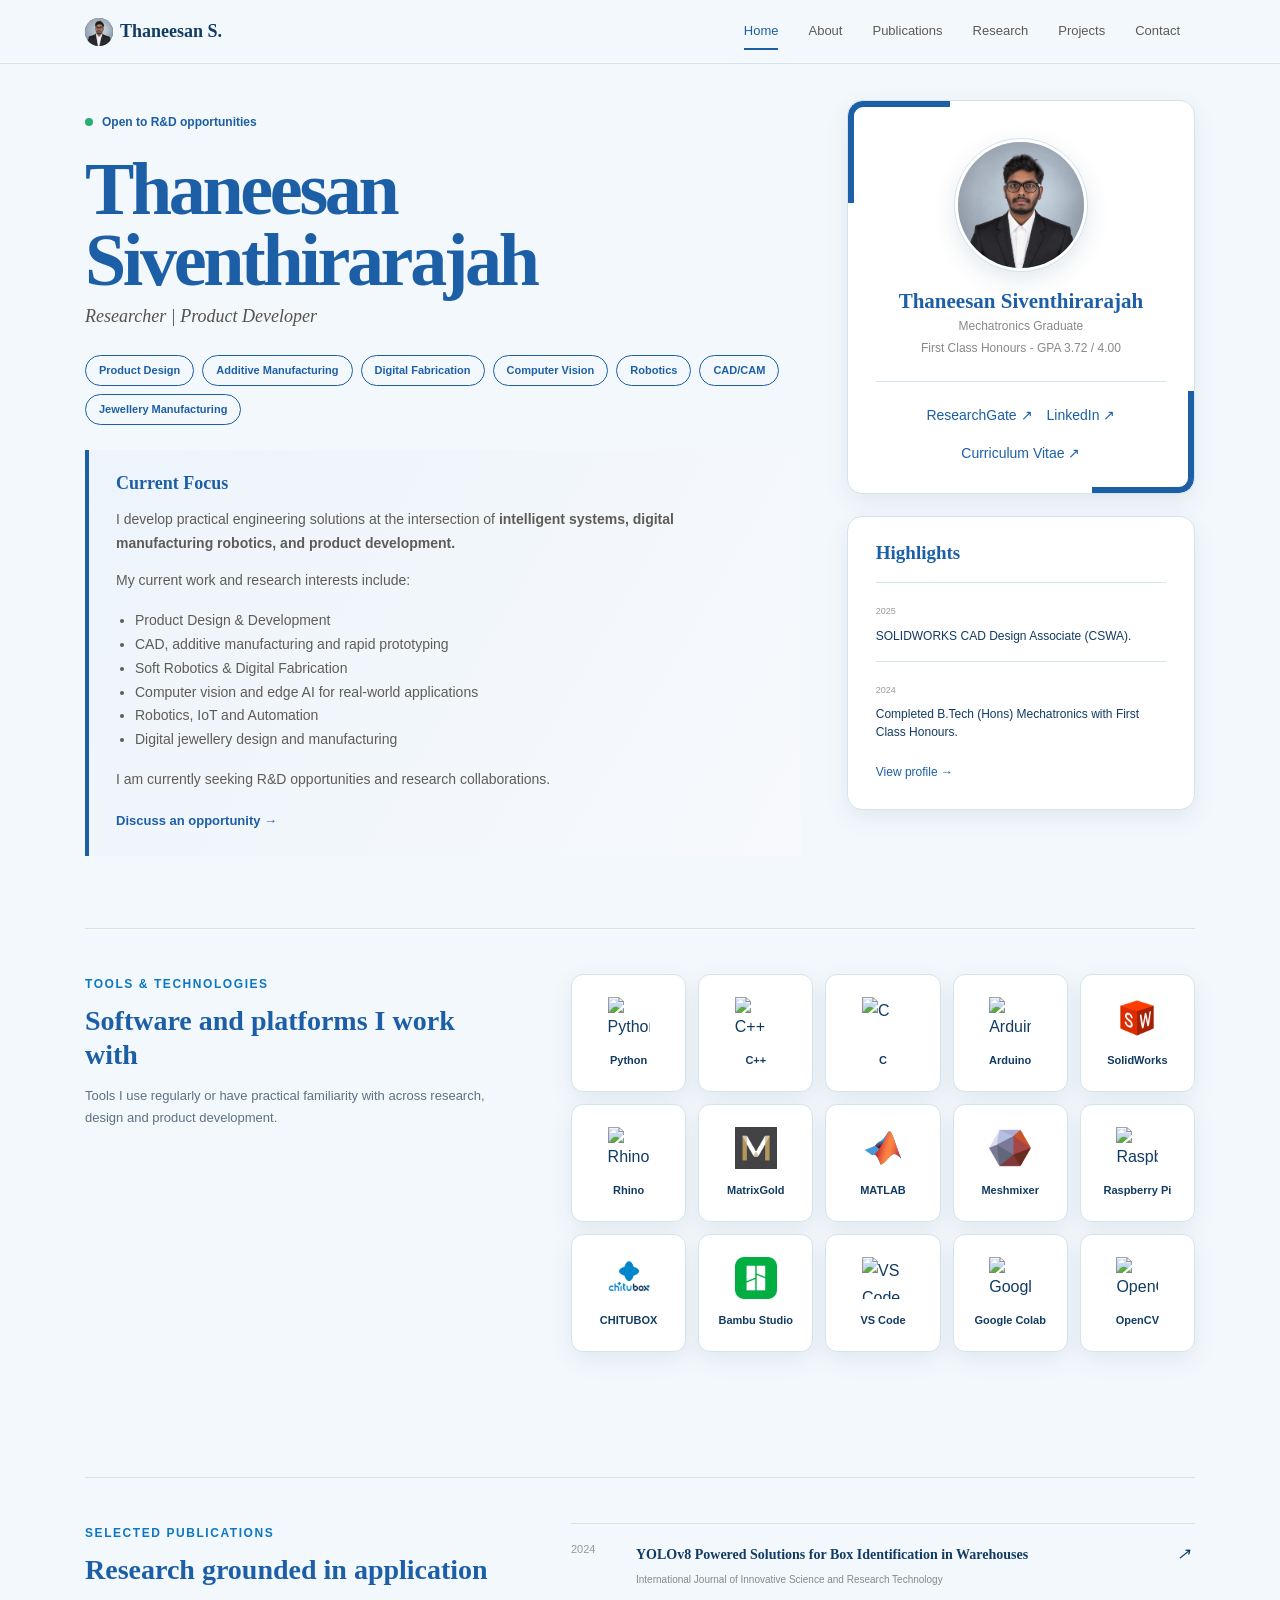
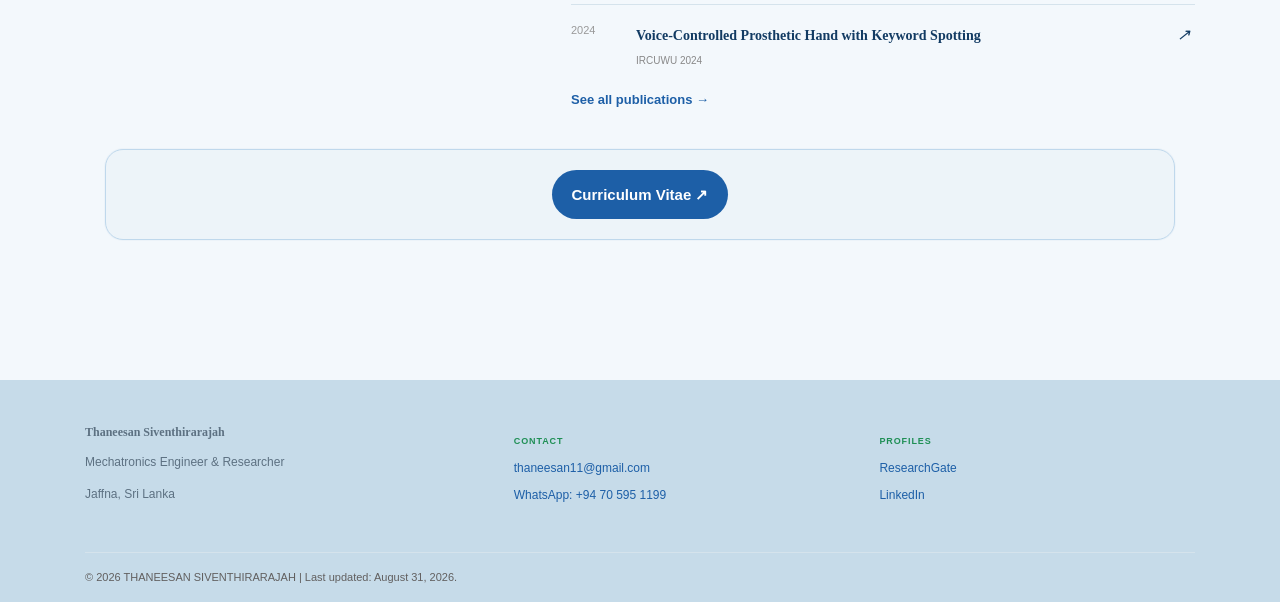
==== commit 1e05d7c7: "Add files via upload" ====
--- a/index.html
+++ b/index.html
@@ -75,10 +75,7 @@
                     <span>
                         Robotics
                     </span>
-                    <span>
-                        Edge AI &amp; IoT
-                    </span>
-                    <span>
+                            <span>
                         CAD/CAM
                     </span>
                     <span>
@@ -161,7 +158,7 @@
                         </a>
                     </div>
                 </div>
-                <!-- <div class="news-card">
+                 <div class="news-card">
                     <h2>
                         Highlights
                     </h2>
@@ -170,7 +167,7 @@
                             2025
                         </time>
                         <p>
-                            Published research on contemporary casting technology in traditional goldsmithing.
+                            SOLIDWORKS CAD Design Associate (CSWA).
                         </p>
                     </div>
                     <div>
@@ -184,7 +181,7 @@
                     <a href="about.html">
                         View profile →
                     </a>
-                </div> -->
+                </div> 
             </aside>
         </section>
         <section class="software-section">
--- a/assets/style.css
+++ b/assets/style.css
@@ -784,12 +784,12 @@
 .fact-grid b {
     display: block;
     color: var(--blue);
-    font: 700 18px Georgia, serif
+    font: 700 18px Georgia
 }
 
 .fact-grid span {
-    font-size: 10px;
-    color: #888
+    font-size: 12px;
+    color: #1c0b64
 }
 
 .experience-list {
@@ -805,12 +805,12 @@
 }
 
 .experience-list time {
-    font-size: 11px;
+    font-size: 12px;
     color: #222290
 }
 
 .experience-list h3 {
-    font: 700 19px Georgia, serif;
+    font: 700 19px ;
     color: var(--blue);
     margin: 0
 }
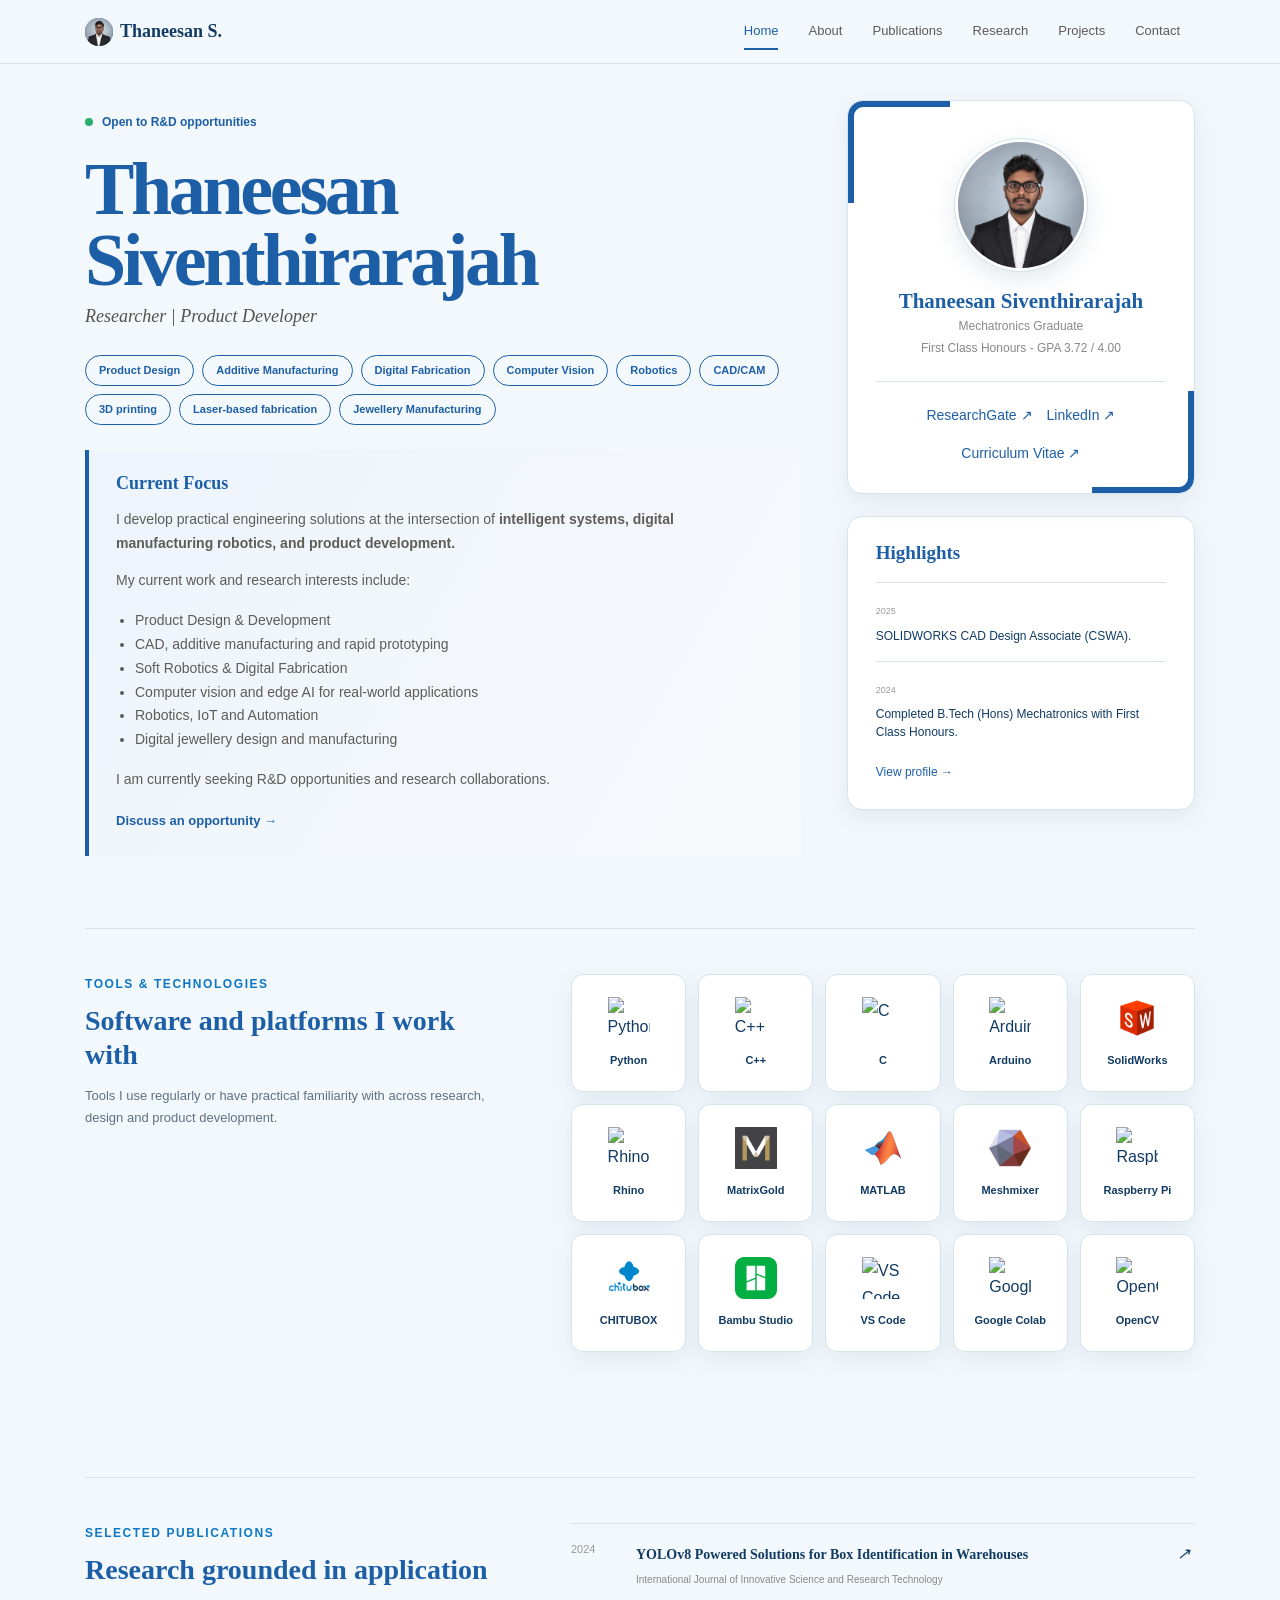
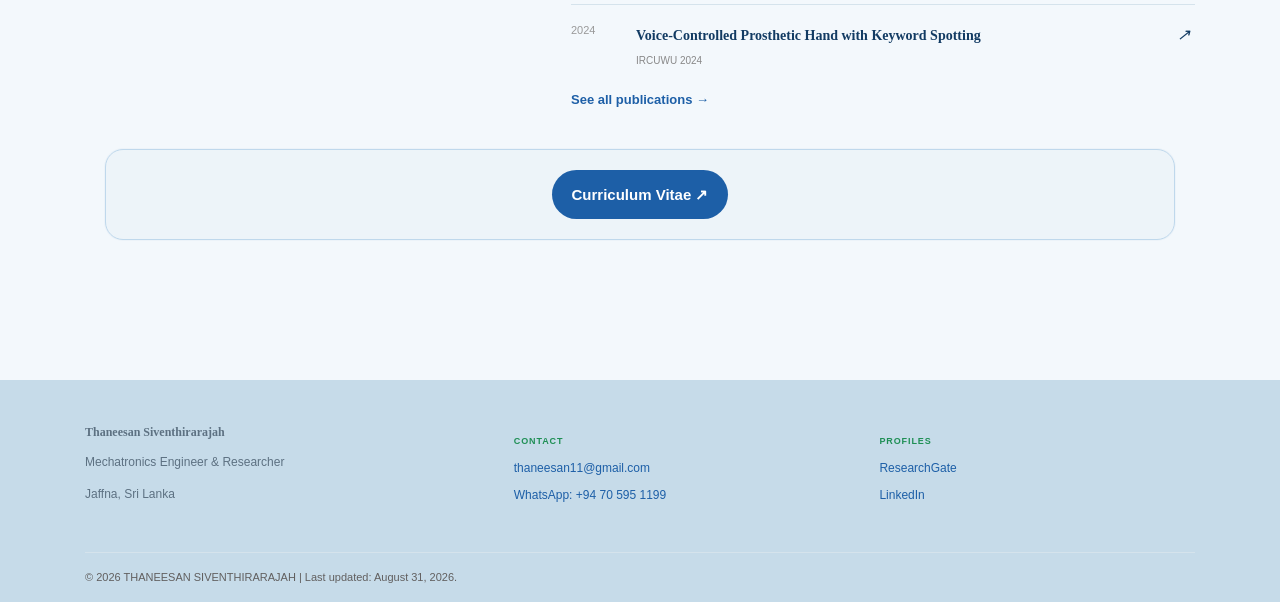
==== commit 4528063f: "Add files via upload" ====
--- a/index.html
+++ b/index.html
@@ -79,6 +79,13 @@
                         CAD/CAM
                     </span>
                     <span>
+                        3D printing
+                    </span>
+                    <span>
+                        Laser-based fabrication
+                    </span>
+                    <span>
+                        
                         Jewellery Manufacturing
                     </span>
                 </div>
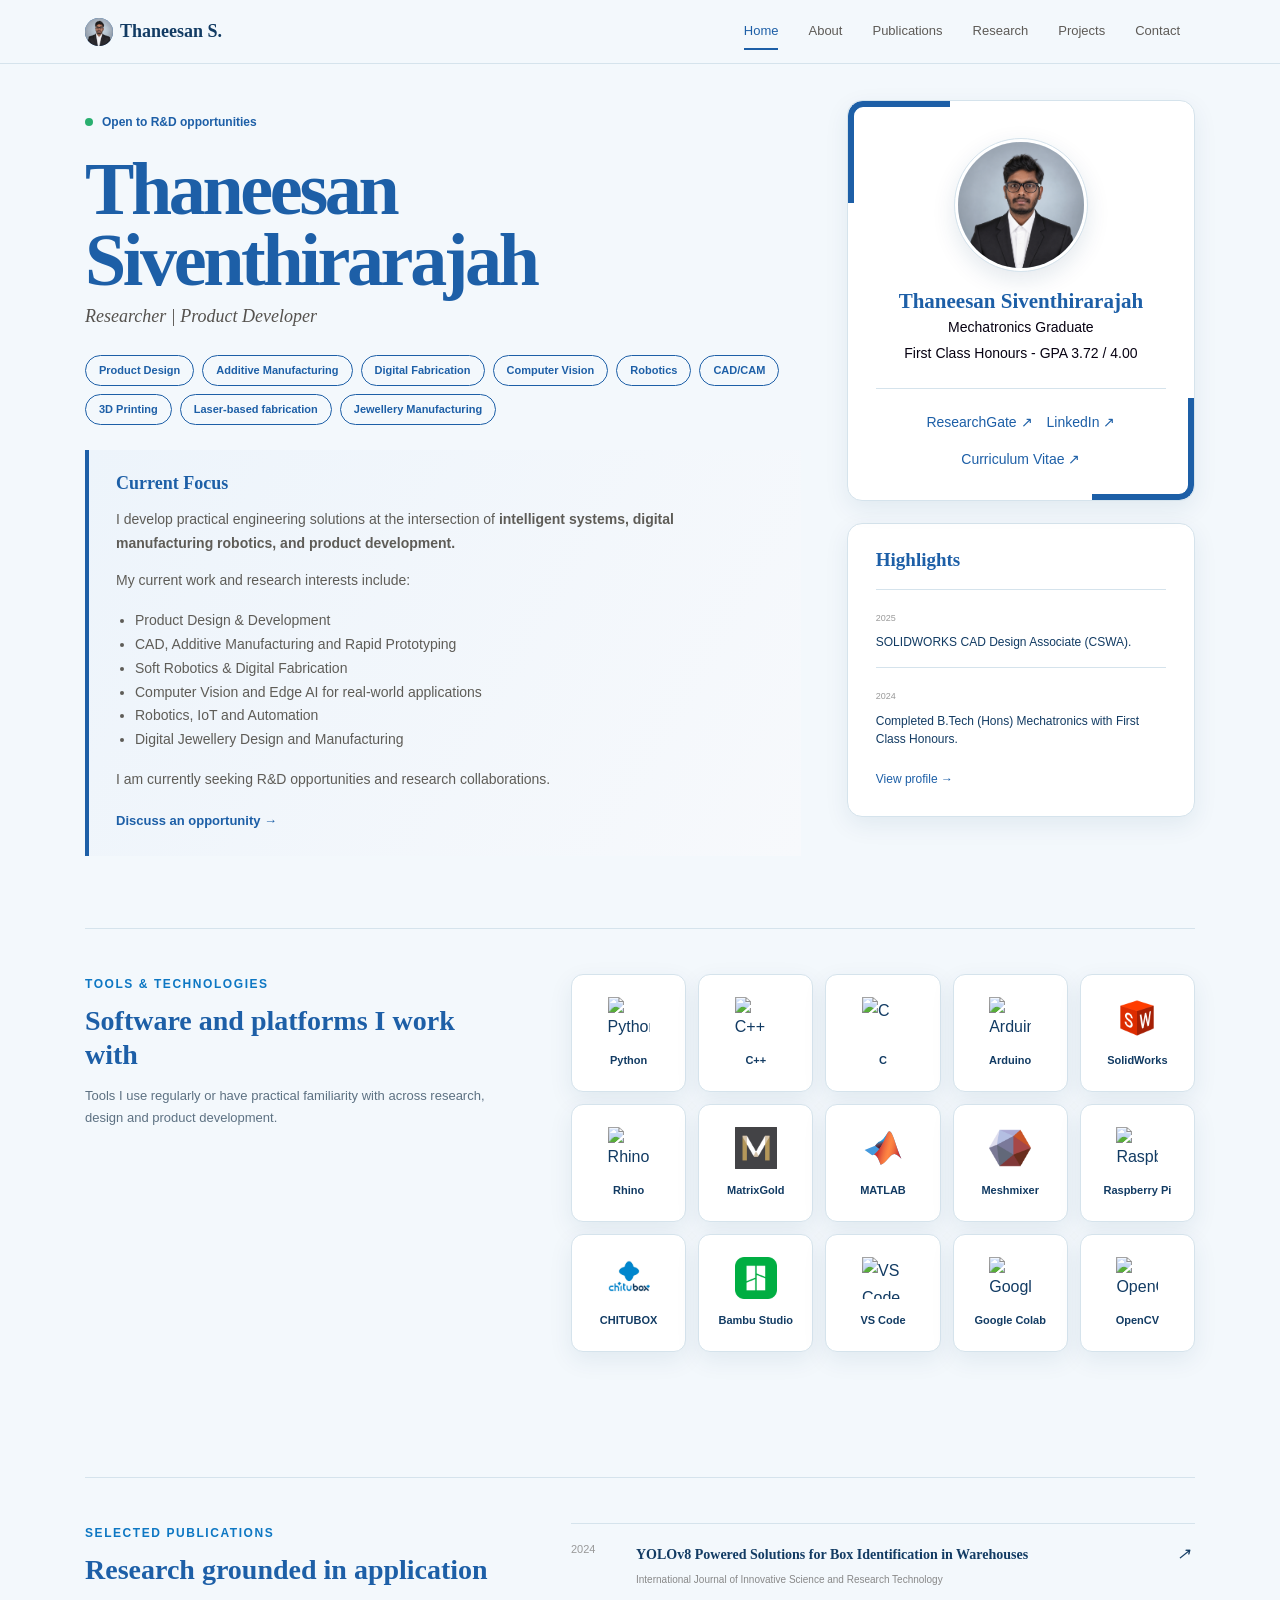
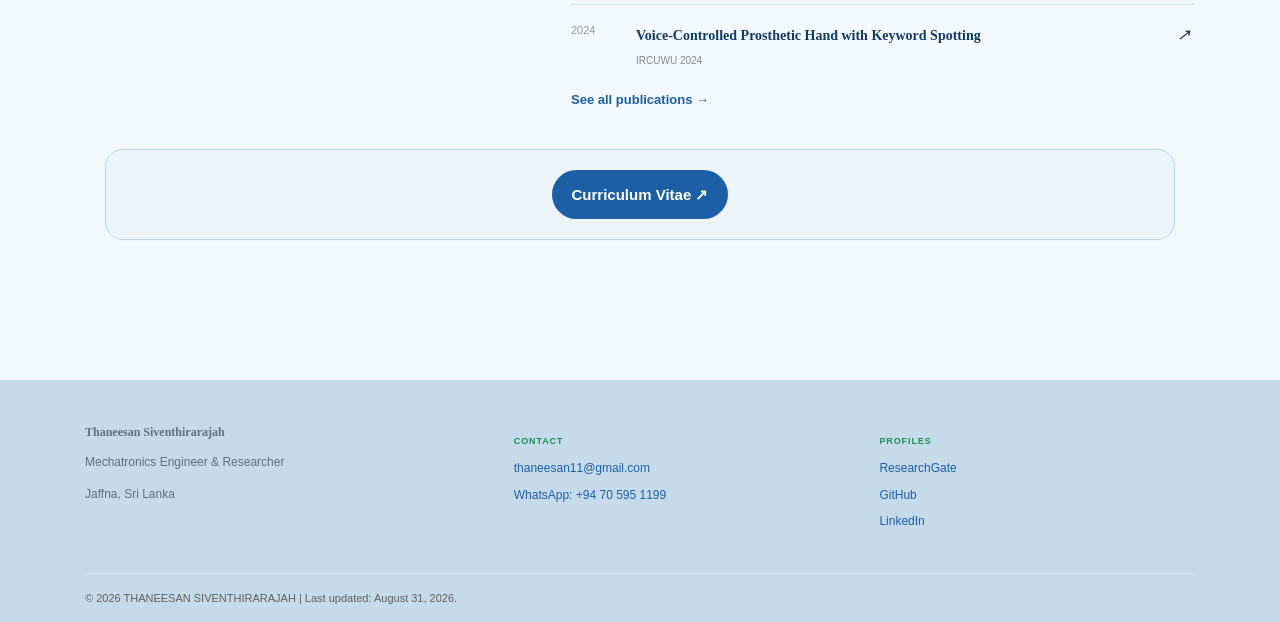
==== commit fcb10d78: "Add files via upload" ====
--- a/index.html
+++ b/index.html
@@ -9,6 +9,7 @@
     <title>
         Home | Thaneesan Siventhirarajah
     </title>
+    <link rel="icon" type="image/x-icon" href="assets/favicon.ico" />
     <link href="assets/style.css" rel="stylesheet" />
 </head>
 
@@ -79,7 +80,7 @@
                         CAD/CAM
                     </span>
                     <span>
-                        3D printing
+                        3D Printing
                     </span>
                     <span>
                         Laser-based fabrication
@@ -109,20 +110,20 @@
                         </li>
 
                         <li>
-                            CAD, additive manufacturing and rapid prototyping
+                            CAD, Additive Manufacturing and Rapid Prototyping
                         </li>
                         <li>
                             Soft Robotics & Digital Fabrication
                         </li>
                         <li>
-                            Computer vision and edge AI for real-world applications
+                            Computer Vision and Edge AI for real-world applications
                         </li>
 
                         <li>
                             Robotics, IoT and Automation
                         </li>
                         <li>
-                            Digital jewellery design and manufacturing
+                            Digital Jewellery Design and Manufacturing
                         </li>
                     </ul>
                     <p>
@@ -390,7 +391,7 @@
                 <p class="footer-label">
                     Contact
                 </p>
-                <a href="thaneesan11@gmail.com">
+                <a href="mailto:thaneesan11@gmail.com">
                     thaneesan11@gmail.com
                 </a>
                 <a href="https://wa.me/+94705951199" rel="noopener noreferrer" target="_blank">
@@ -406,11 +407,11 @@
                     rel="noopener noreferrer" target="_blank">
                     ResearchGate
                 </a>
-                <!--
-                <a href="https://example.com/github" rel="noopener noreferrer" target="_blank">
+                
+                <a href="https://github.com/thaneesan99" rel="noopener noreferrer" target="_blank">
                     GitHub
                 </a>
-                -->
+               
                 <a href="https://linkedin.com/in/thaneesan" rel="noopener noreferrer" target="_blank">
                     LinkedIn
                 </a>
--- a/assets/style.css
+++ b/assets/style.css
@@ -267,8 +267,8 @@
 
 .profile-card>p {
     margin: 2px 0;
-    font-size: 12px;
-    color: #888
+    font-size: 14px;
+    color: #060111
 }
 
 .profile-card hr {
@@ -784,7 +784,7 @@
 .fact-grid b {
     display: block;
     color: var(--blue);
-    font: 700 18px Georgia
+    font: 700 18px 
 }
 
 .fact-grid span {
@@ -1048,6 +1048,30 @@
     justify-content: center;
     gap: 18px;
     box-shadow: 0 0 0 1px rgba(29, 95, 167, .03)
+}
+
+.academic-actions {
+    margin-top: 18px;
+    display: flex;
+    justify-content: flex-start
+}
+
+.academic-actions a {
+    display: inline-flex;
+    align-items: center;
+    justify-content: center;
+    padding: 12px 20px;
+    border-radius: 999px;
+    background: var(--blue);
+    color: #fff;
+    font-size: 15px;
+    font-weight: 700;
+    white-space: nowrap;
+    text-decoration: none
+}
+
+.academic-actions a:hover {
+    background: #174f8b
 }
 
 .cv-banner p {
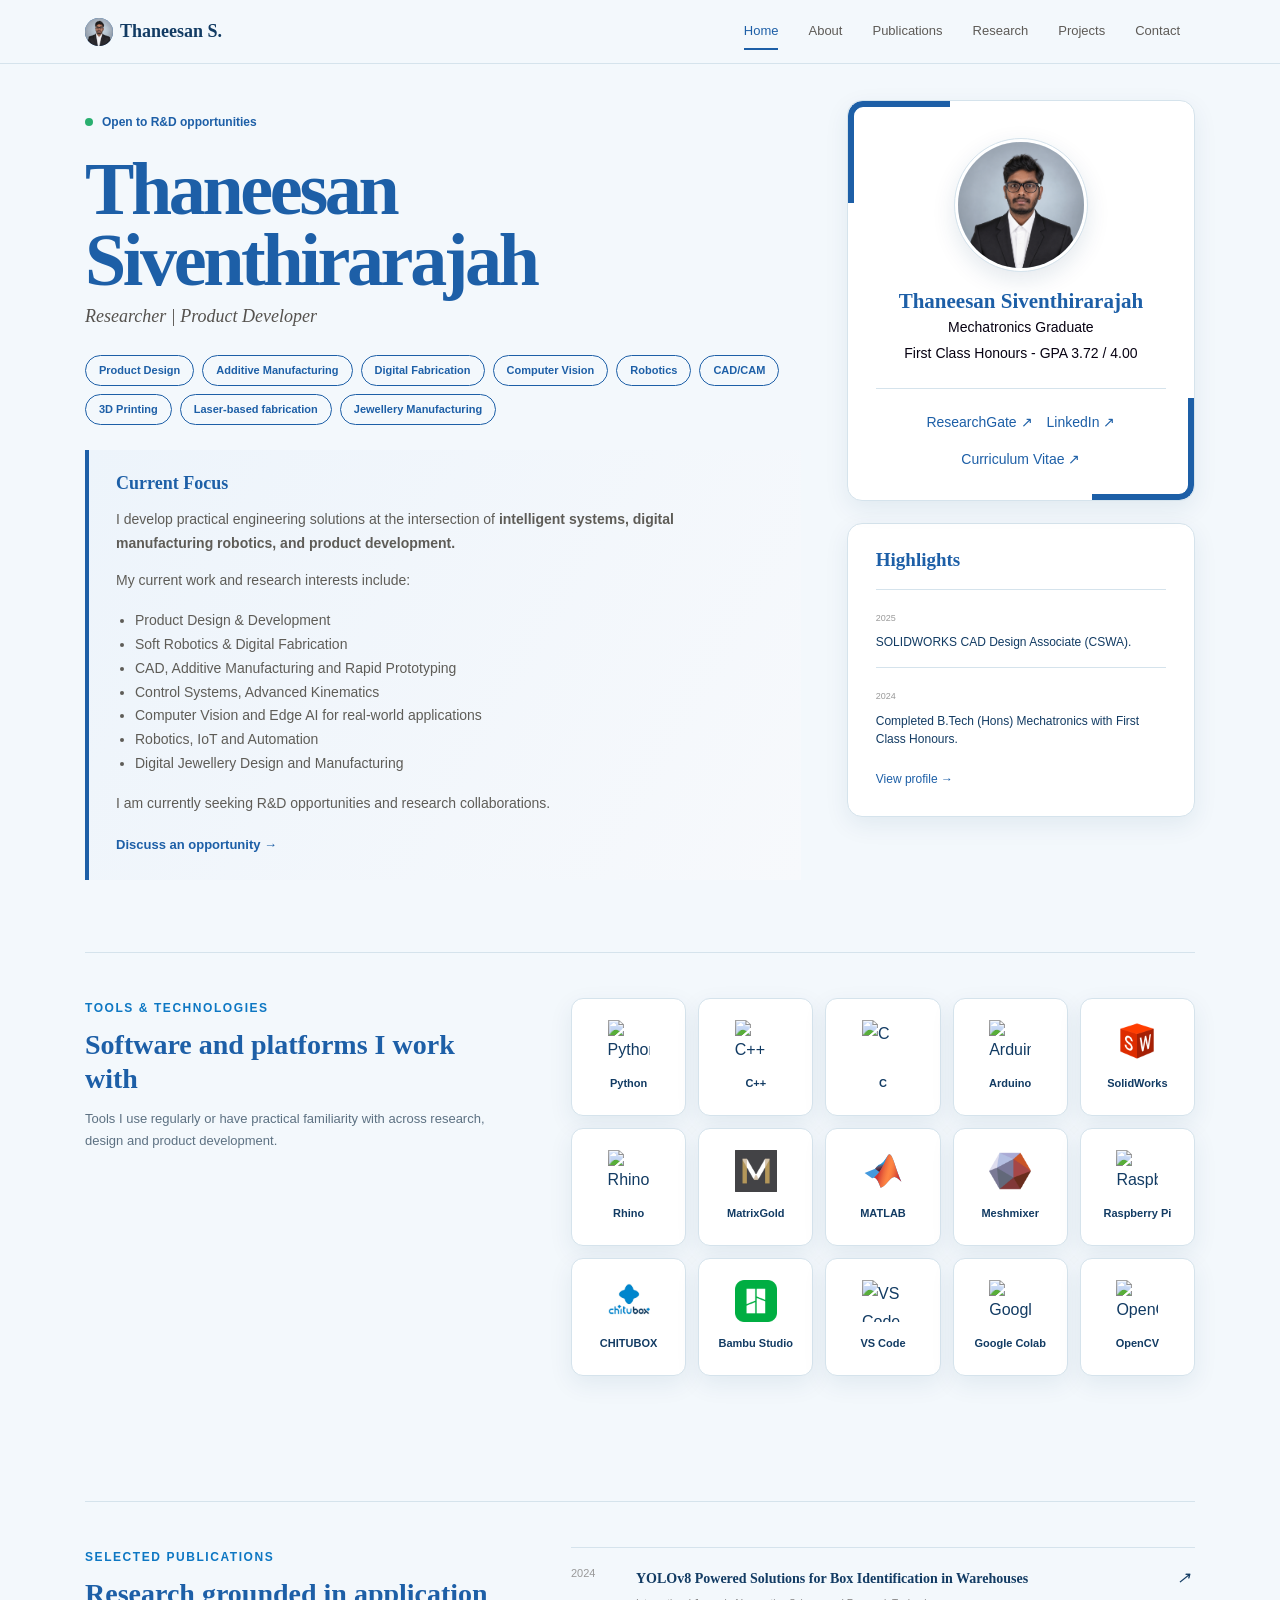
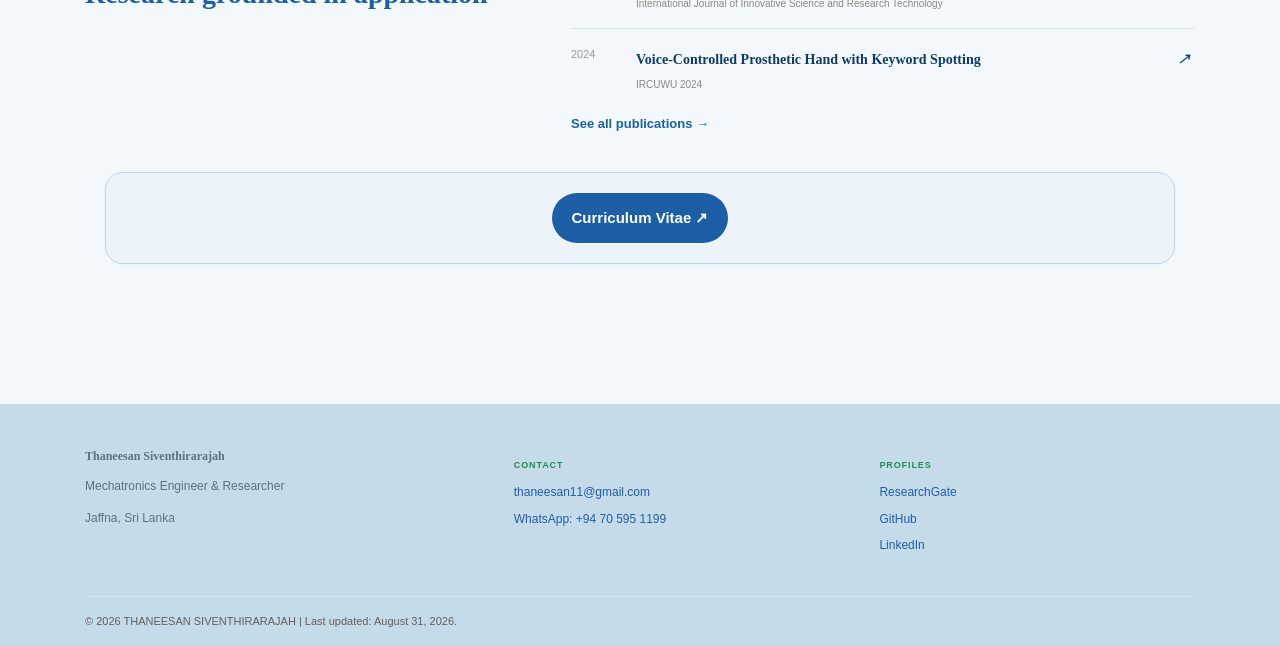
==== commit 1fa9f791: "Add files via upload" ====
--- a/index.html
+++ b/index.html
@@ -108,12 +108,14 @@
                         <li>
                             Product Design & Development
                         </li>
-
+<li>
+                            Soft Robotics & Digital Fabrication
+                        </li>
                         <li>
                             CAD, Additive Manufacturing and Rapid Prototyping
                         </li>
                         <li>
-                            Soft Robotics & Digital Fabrication
+                            Control Systems, Advanced Kinematics
                         </li>
                         <li>
                             Computer Vision and Edge AI for real-world applications
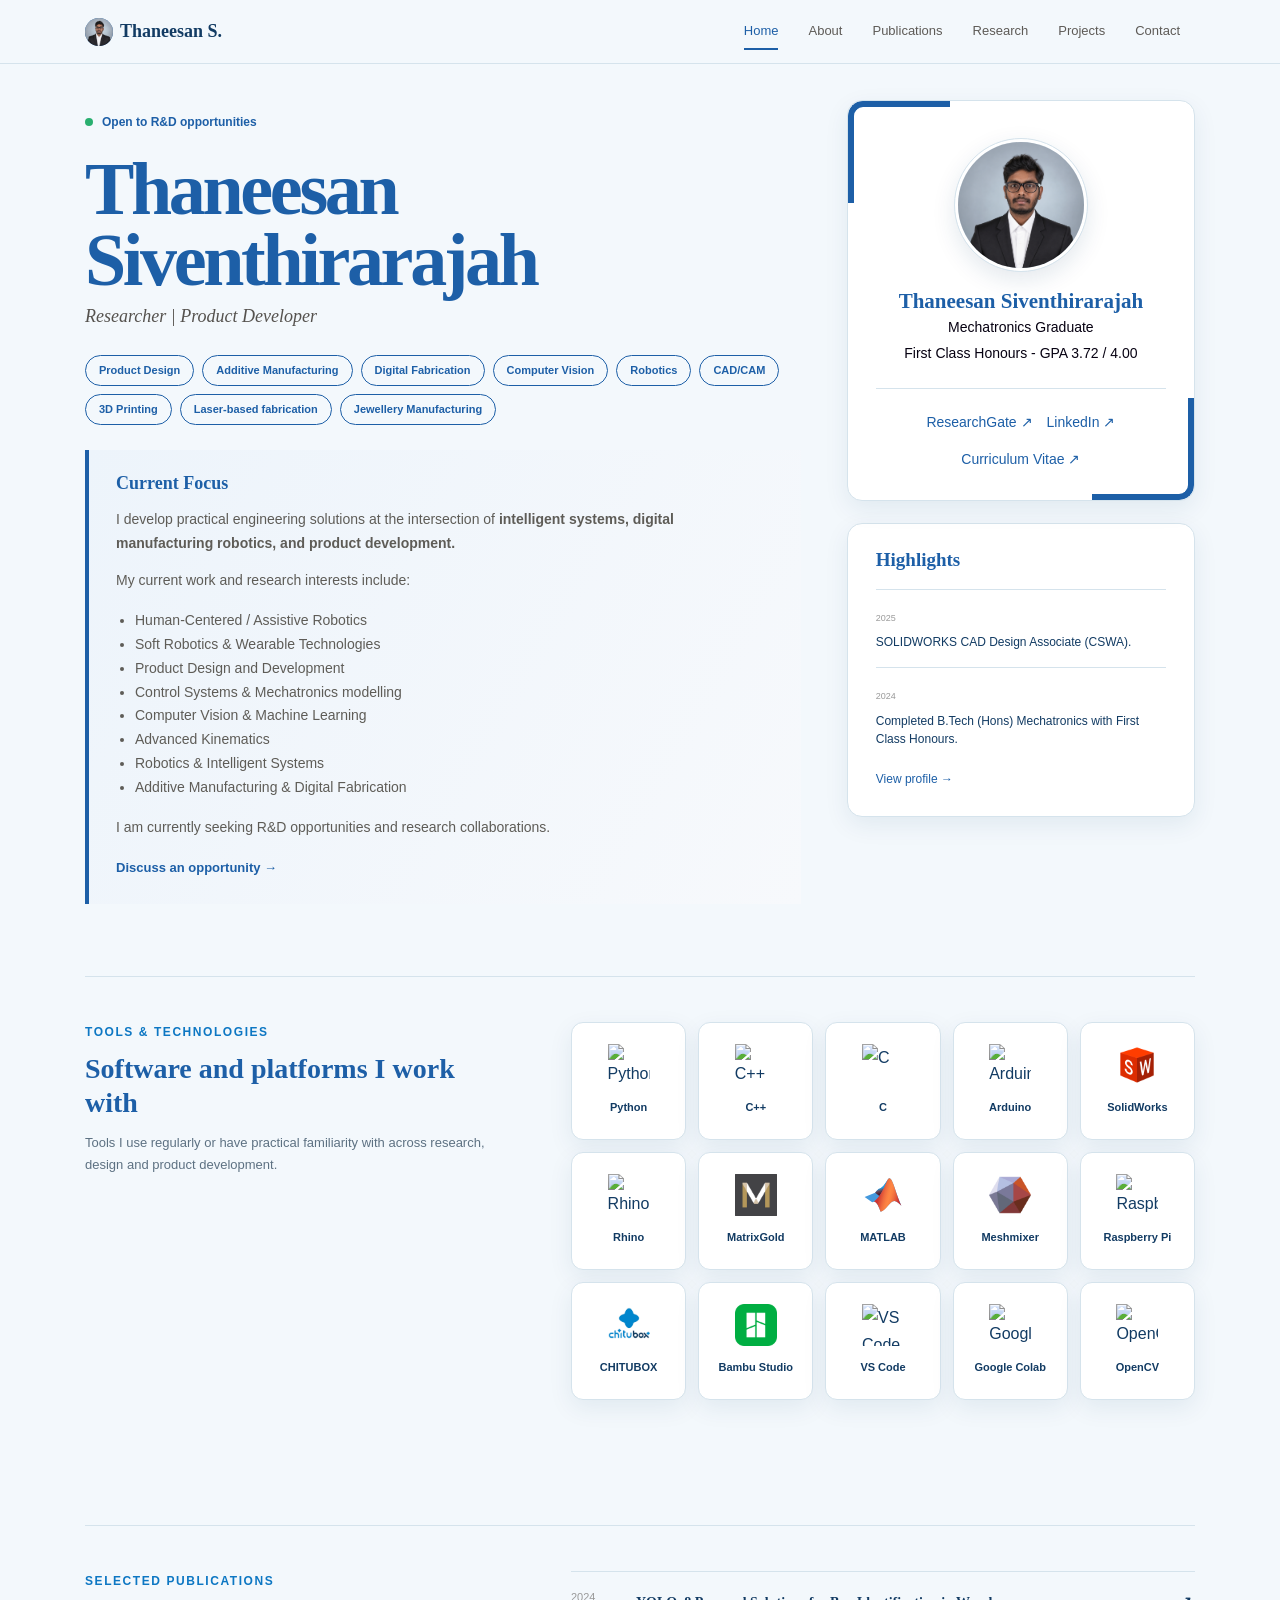
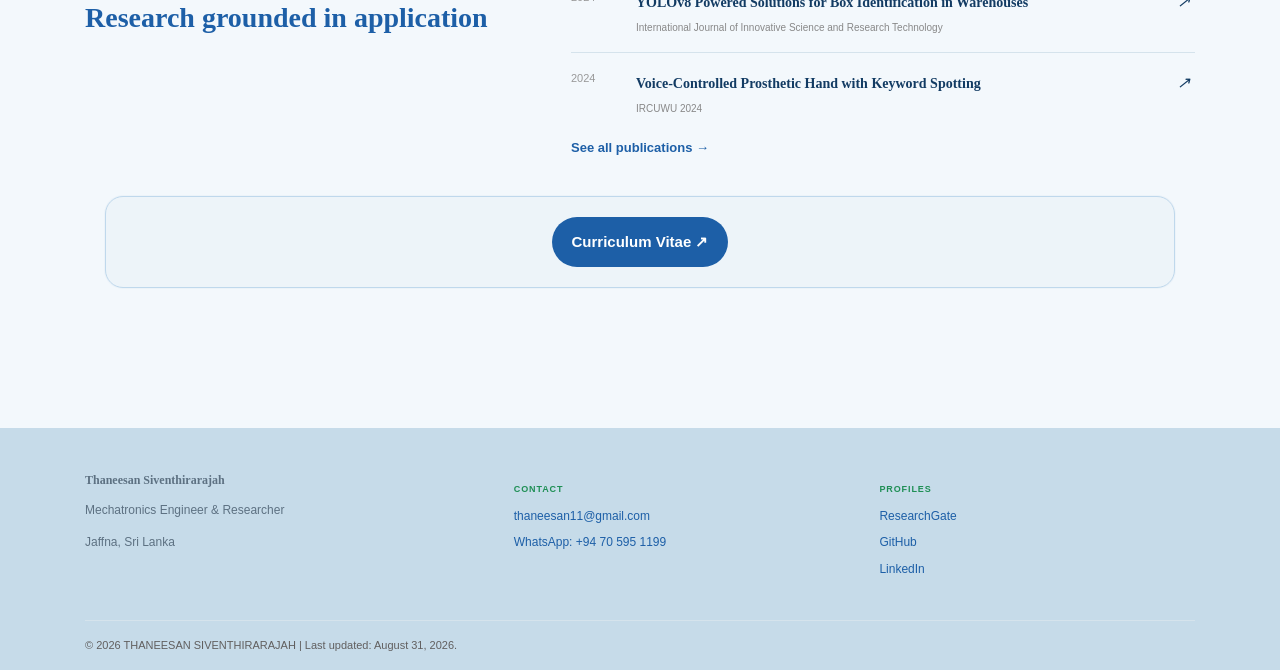
==== commit 7a9b85ce: "Add files via upload" ====
--- a/index.html
+++ b/index.html
@@ -106,26 +106,28 @@
                     </p>
                     <ul>
                         <li>
-                            Product Design & Development
+                            Human-Centered / Assistive Robotics 
                         </li>
 <li>
-                            Soft Robotics & Digital Fabrication
-                        </li>
-                        <li>
-                            CAD, Additive Manufacturing and Rapid Prototyping
-                        </li>
-                        <li>
-                            Control Systems, Advanced Kinematics
-                        </li>
-                        <li>
-                            Computer Vision and Edge AI for real-world applications
-                        </li>
-
-                        <li>
-                            Robotics, IoT and Automation
-                        </li>
-                        <li>
-                            Digital Jewellery Design and Manufacturing
+                            Soft Robotics & Wearable Technologies  
+                        </li>
+                        <li>
+                            Product Design and Development 
+                        </li>
+                        <li>
+                            Control Systems & Mechatronics modelling
+                        </li>
+                        <li>
+                            Computer Vision & Machine Learning  
+                        </li>
+                        <li>
+                            Advanced Kinematics   
+                        </li>
+                        <li>
+                            Robotics & Intelligent Systems 
+                        </li>
+                        <li>
+                            Additive Manufacturing & Digital Fabrication
                         </li>
                     </ul>
                     <p>
